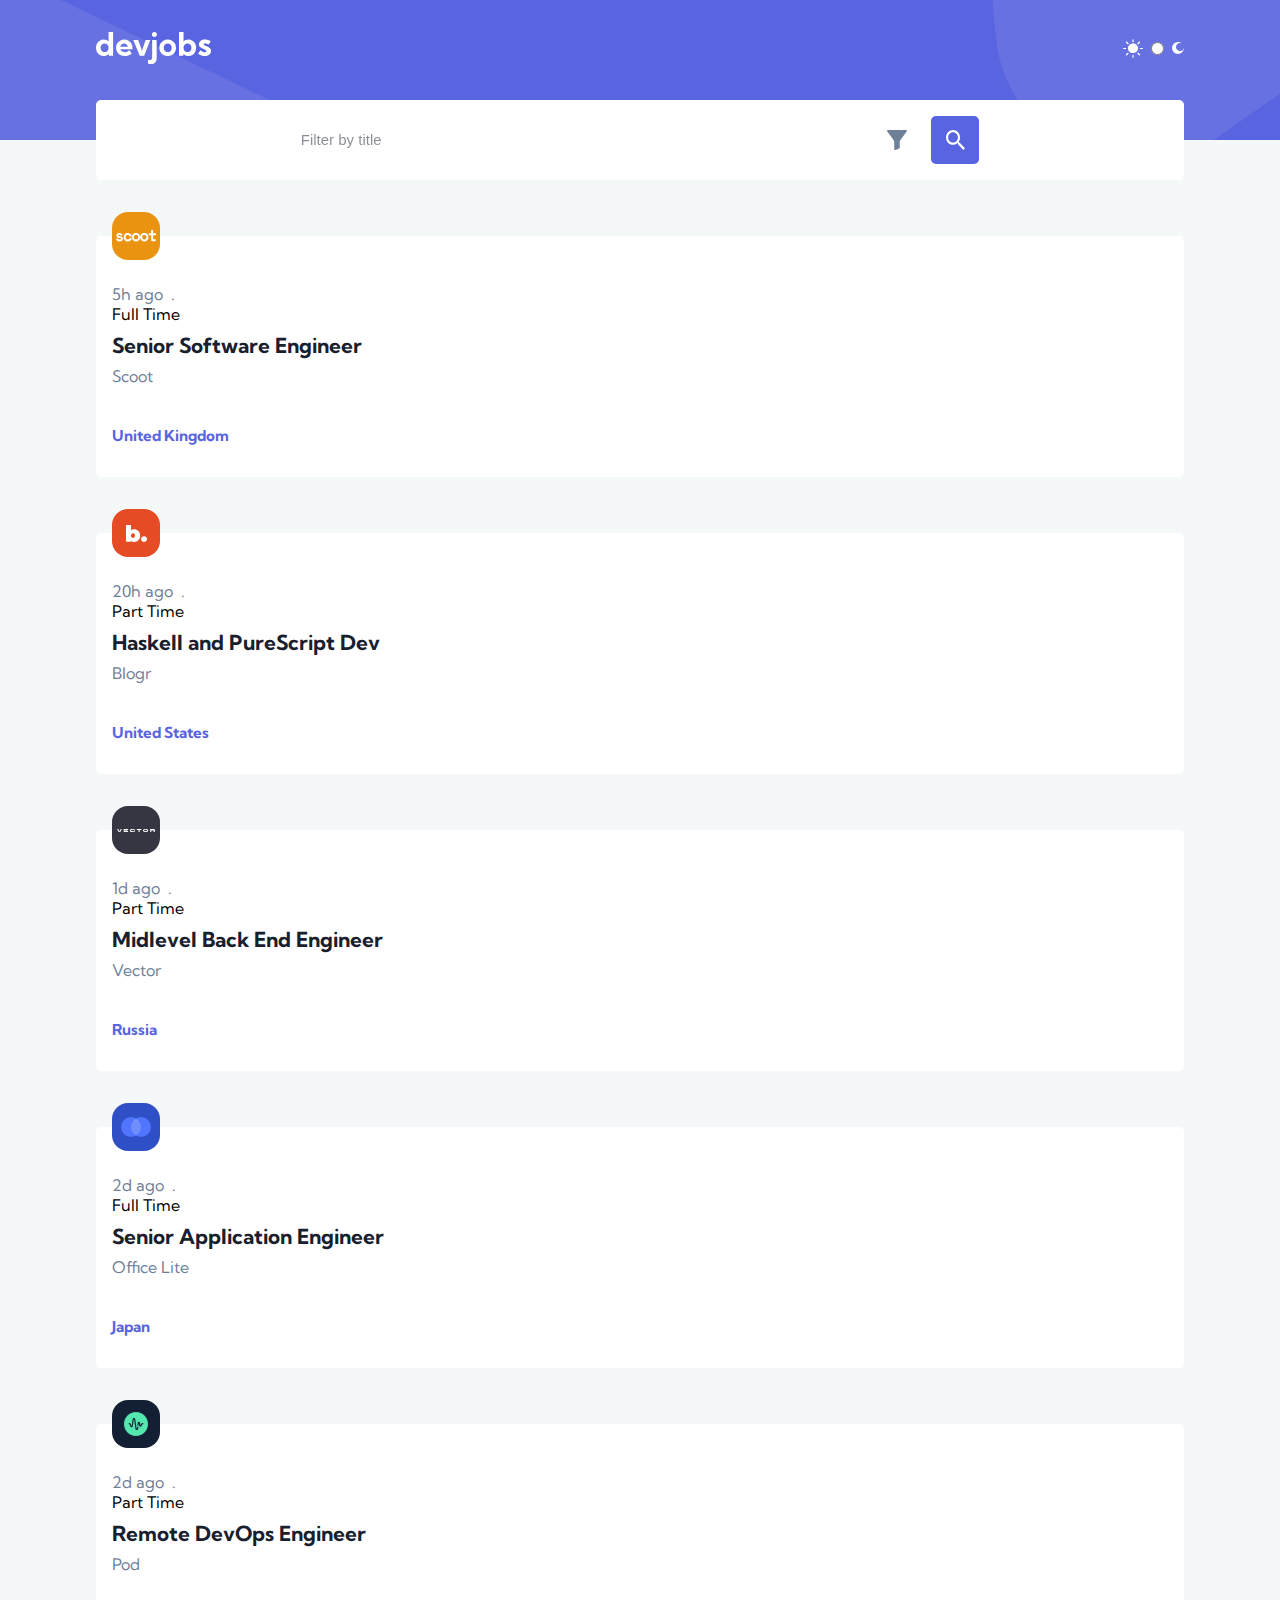
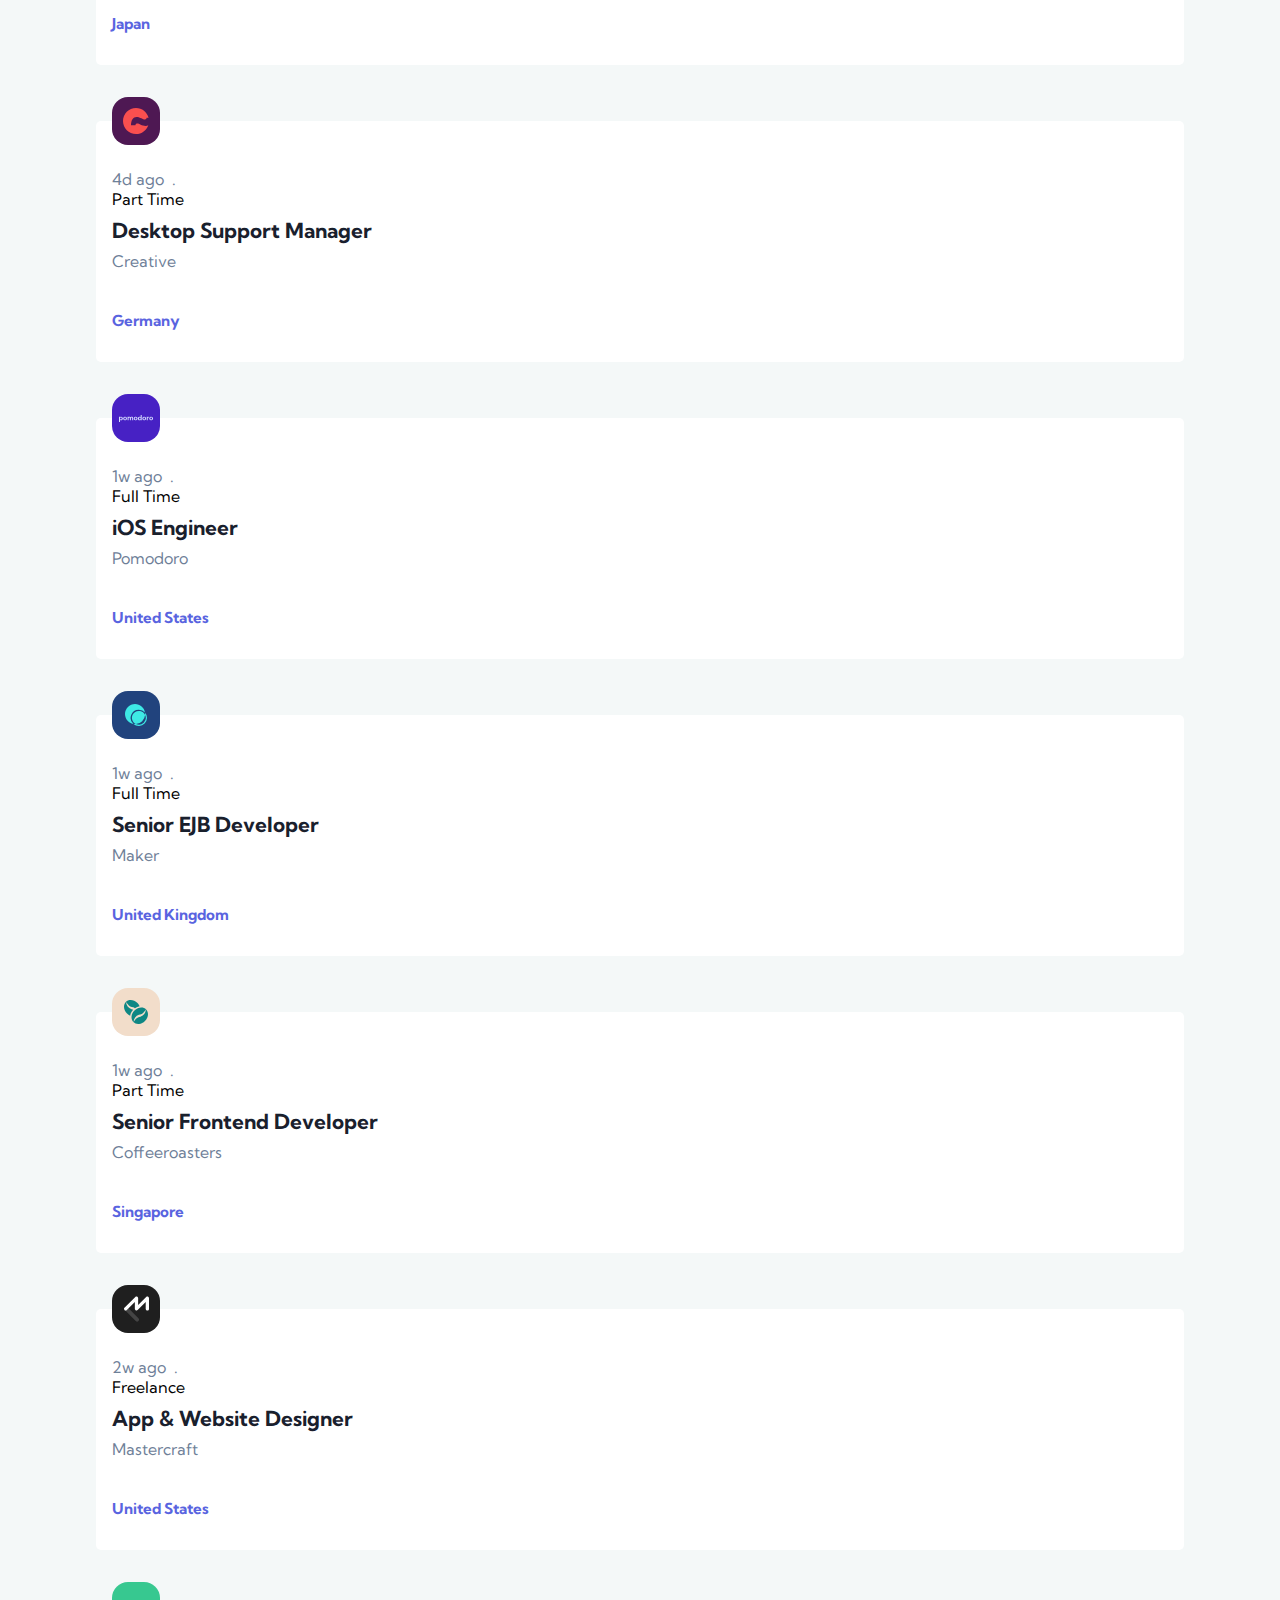
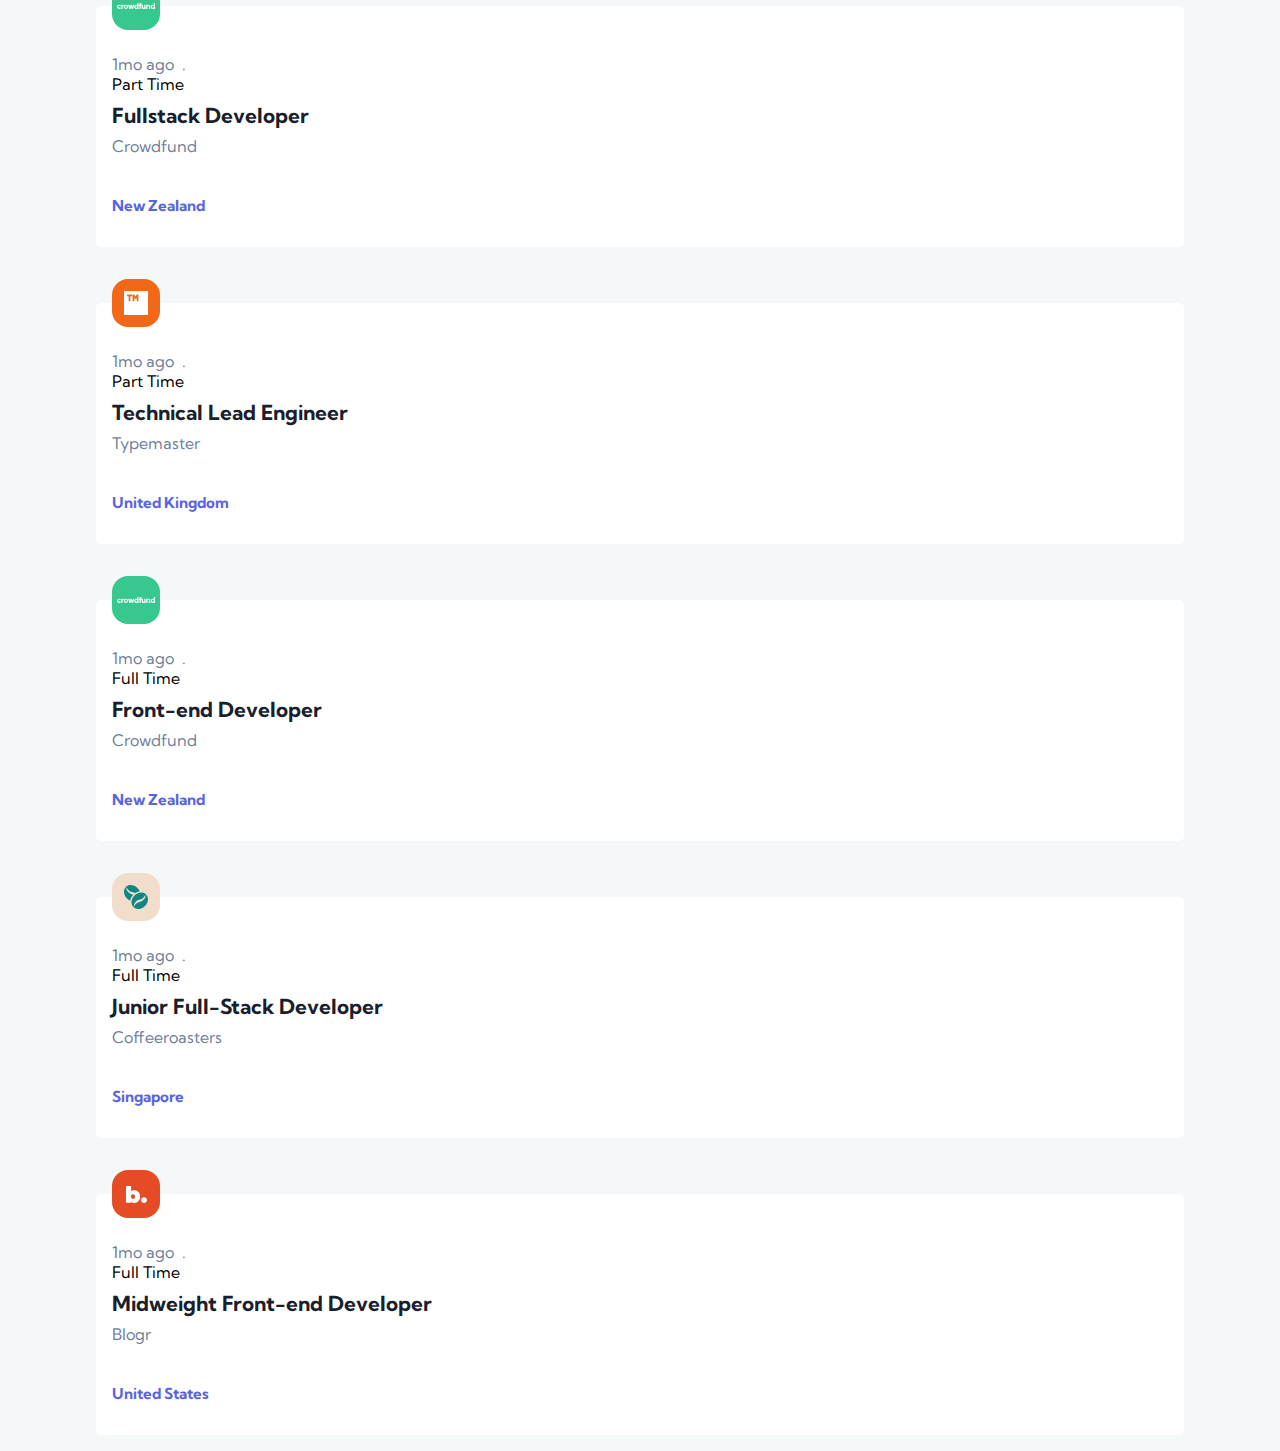
==== index.html @ cb216ad9 "added the clickable function" ====
<!DOCTYPE html>
<html lang="en">
    <head>
        <meta charset="UTF-8">
        <meta name="viewport" content="width=device-width, initial-scale=1.0">
        <!--<link rel="icon" type="image/png" sizes="32x32" href="./images/favicon-32x32.png">-->
        <meta http-equiv="X-UA-Compatible" content="ie=edge" />
        <meta name="description" content="" />
        <meta name="" content=""/>
        <title>Dev Jobs</title>
        <link rel="stylesheet" href="styles.css"/>
    </head>
    <body>  
        <header>
            <div class="top-bg">
                <div class="flex">
                    <img src="./assets/devjobs.svg" alt="devjobs-logo"/>
                    <div class="flex-center">
                        <img src="./assets/desktop/icon-sun.svg" alt="light-mode-icon"/>
                        <input type="radio"/>
                        <img src="./assets/desktop/icon-moon.svg" alt="dark-mode-icon"/> 
                    </div>   
                </div>
            </div>
            <div class="input-wrap flex">
                <input type="text" placeholder="Filter by title" class="search-input"/>
                <div class="flex-center">
                    <img src="./assets/mobile/icon-filter.svg" alt="filter-icon" class="filter"/>
                    <div class="search-wrap flex-center">
                        <img src="./assets/mobile/search-icon.svg" alt="search-icon"/>
                    </div>
                </div>
            </div>
        </header>
        <main>
            <section class="main-page">
                <!--<div class="box">
                <div class="logo-wrap flex-center">
                    <img src="./assets/logos/scoot.svg" alt="company-logo" class="company-logo"/>
                </div>
                <p class="job-info">5h ago
                    <span class="dot">.</span>
                    <span class="red">Full Time</span></p>
                <h1>Senior Software Engineer</h1>
                <p class="job-info">Scoot</p>
                <h2>United Kingdom</h2>
                </div>-->
            </section>
            <div class="overlay"></div>
            <div class="form">
                <div class="flex location-wrap">
                    <img src="./assets/desktop/icon-location.svg" alt="location" id="location"/>
                    <input type="text" placeholder="Filter By Location..." class="input-location"/>
                </div>
    
                <div class="line"></div>
                <div>
                    <input type="checkbox" class="checkbox"/>
                    <label for="full-time">Full Time Only</label>  
                </div>
    
                <button type="submit" class="submit-search">Search</button>
            </div class="form">

            <section>
                <div class="detail-container">
                    <!--<div class="detail">
                        <p></p>
                    </div>-->
                </div>
            </section>
        </main>
        <script src="./js/main.js"></script>
    </body>
</html>
---- styles.css ----
@import url('https://fonts.googleapis.com/css2?family=Kumbh+Sans:wght@300;400;700&display=swap');
* {
    box-sizing: border-box;
    margin: 0;
    padding: 0;
}

:root {
    --mainBlue : #5964E0;
    --greyColor : #f4f8f8;
    --darkGrey :  #6E8098;
    --fontFamily: 'Kumbh Sans', sans-serif;
    --blackFont: #19202D;
}

body {
    height: 100%;
    background-color: var(--greyColor);
    font-family: var(--fontFamily);
}

.top-bg {
    background-image: url("./assets/mobile/bg-pattern-header.svg"); /* The image used */
    background-color: #5964E0; /* Used if the image is unavailable */
    height: 140px; /* You must set a specified height */
    width: 100%;
    background-position: center; /* Center the image */
    background-repeat: no-repeat; /* Do not repeat the image */
    background-size: cover; /* Resize the background image to cover the entire container */
}

.flex {
    display: flex;
}

.top-bg>div {
    padding-top: 2rem;
    justify-content: space-between;
    align-items: center;
    margin: auto;
    width: 85%;
}

.input-wrap {
    justify-content: space-around;
    align-items: center;
    background-color: #fff;
    width: 85%;
    height: 5rem;
    margin: -2.5rem auto 0;  
    border-radius: 5px;
}

input::placeholder {
    font-size: 15px;
    font-weight: 400;
    color: var(--blackFont);
    opacity: 50%;
}

input[type="radio"]{
    margin: 0 0.5rem;
}

.search-input,
.input-location,
button  {
    border: none;
    background-color: inherit;
    outline: none;
}

.search-wrap {
    width: 3rem;
    height: 3rem;
    margin-left: 1.5rem;
    border-radius: 5px;
    background-color: var(--mainBlue);
}

.search-wrap img {
    width: 1.2rem;
    height: 1.2rem;
}

.box,
.form {
    background-color: #fff;
    min-height: 200px;
    margin: 3.5rem auto 1rem;
    border-radius: 5px;
    padding: 0 1rem 2rem;
    width: 85%;
}

.logo-wrap {
    width: 3rem;
    height: 3rem;
    border-radius: 16px;
    position: relative; 
    top: -1.5rem;
}

.flex-center{
   display: flex;
   justify-content: center;
   align-items: center; 
}

.job-info {
    color: var(--darkGrey);
    font-weight: 400;
}

.job-info .dot {
    margin: 0 0.5rem;
}

h1 {
    color: var(--blackFont);
    font-weight: 700;
    font-size: 1.3rem;
    margin: 0.5rem 0;
}

h2 {
    font-size: 0.95rem;
    font-weight: 700;
    color: #5964E0;
    margin-top: 2.5rem;
}

.form {
    padding: 2rem 1.5rem;
    position: absolute;
    top: 50%;
    left: 0;
    right: 0;
    transform: translate(0, -50%);
    z-index: 99;
    display: none;
}

#location {
    margin-right: 1rem;
}

.line {
    height: 1px;
    background-color: var(--darkGrey);
    opacity: 20%;
    margin: 1.3rem 0;
}

label {
    font-weight: 700;
    color: var(--blackFont);
    margin-left: 1rem;
}

button {
    width: -webkit-fill-available;
    height: 3rem;
    background-color: var(--mainBlue);
    color: #fff;
    font-weight: 700;
    border-radius: 5px;
    margin-top: 1.3rem;
    font-size: 15px;
}

.overlay  {
    display: none;
    background: rgba(0, 0, 0, 0.6);
    position: fixed;
    top: 0;
    z-index: 1;
    min-height: 100vh;
    width: 100vw
  }

  .detail-container {
      display: none;
      position: fixed;
      top: 0;
      left: 0;
      right: 0;
      bottom: 0;
      background-color: hotpink;
  }

  .blue {
      color: #fff;
  }
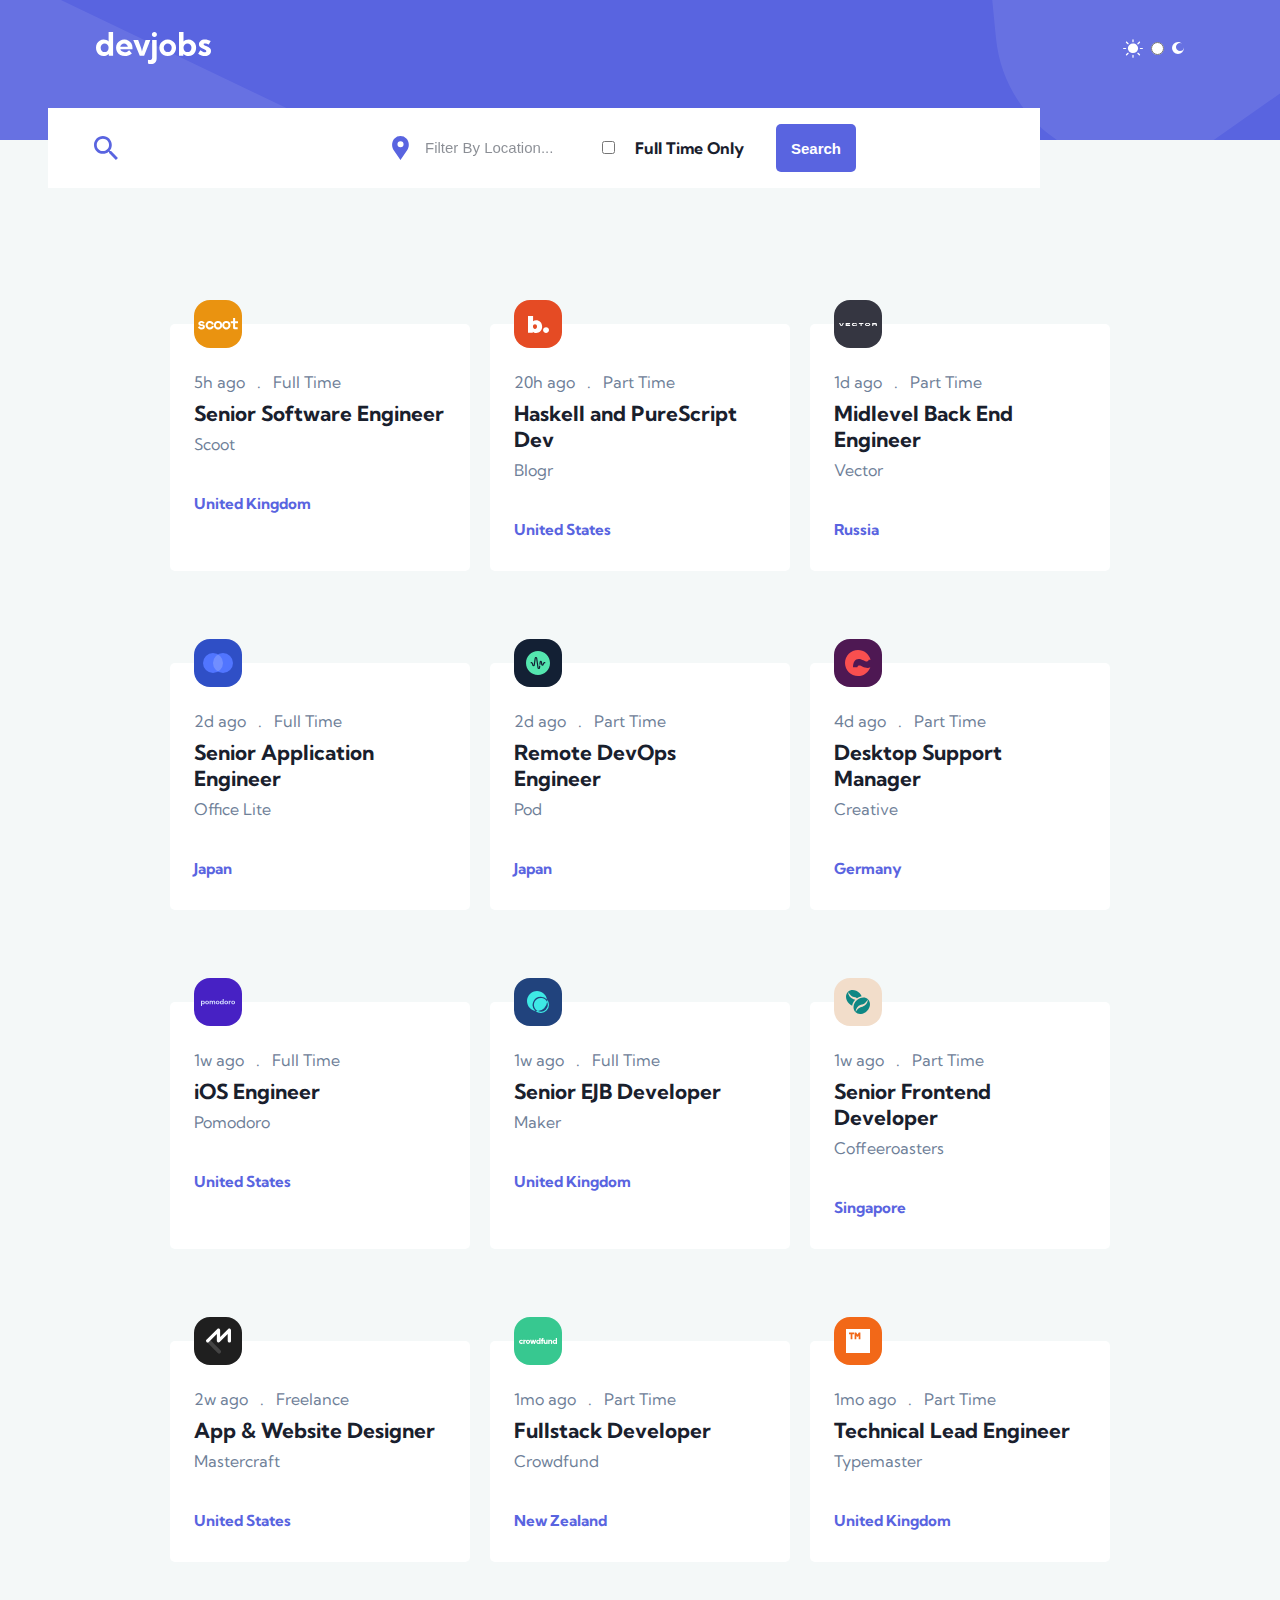
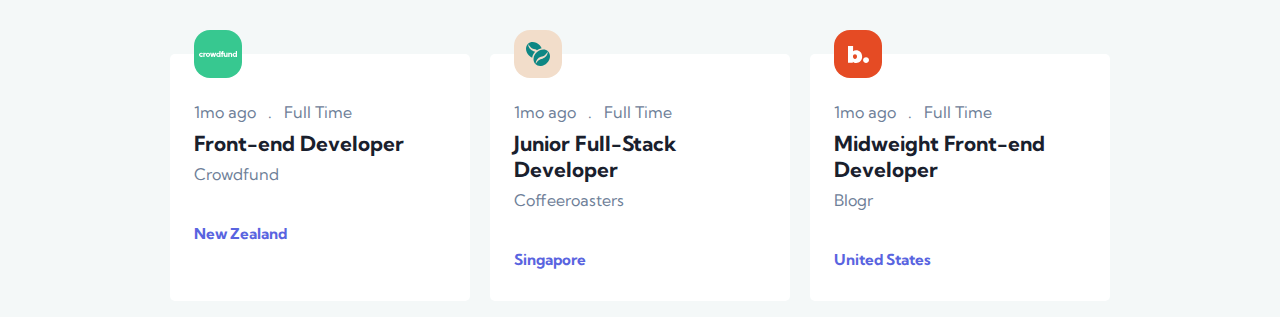
==== commit 32094c2d: "added tablet and desktop screens" ====
--- a/index.html
+++ b/index.html
@@ -23,8 +23,10 @@
                 </div>
             </div>
             <div class="input-wrap flex">
+                <img src="./assets/tablet/search-icon.svg" class="hide-mobile" alt="search-icon"/>
                 <input type="text" placeholder="Filter by title" class="search-input"/>
-                <div class="flex-center">
+
+                <div class="flex-center filter-wrap">
                     <img src="./assets/mobile/icon-filter.svg" alt="filter-icon" class="filter"/>
                     <div class="search-wrap flex-center">
                         <img src="./assets/mobile/search-icon.svg" alt="search-icon"/>
@@ -33,19 +35,6 @@
             </div>
         </header>
         <main>
-            <section class="main-page">
-                <!--<div class="box">
-                <div class="logo-wrap flex-center">
-                    <img src="./assets/logos/scoot.svg" alt="company-logo" class="company-logo"/>
-                </div>
-                <p class="job-info">5h ago
-                    <span class="dot">.</span>
-                    <span class="red">Full Time</span></p>
-                <h1>Senior Software Engineer</h1>
-                <p class="job-info">Scoot</p>
-                <h2>United Kingdom</h2>
-                </div>-->
-            </section>
             <div class="overlay"></div>
             <div class="form">
                 <div class="flex location-wrap">
@@ -61,7 +50,22 @@
     
                 <button type="submit" class="submit-search">Search</button>
             </div class="form">
-
+            <section class="">
+                <div class="grid-container main-page">
+                      <!--<div class="box">
+                <div class="logo-wrap flex-center">
+                    <img src="./assets/logos/scoot.svg" alt="company-logo" class="company-logo"/>
+                </div>
+                <p class="job-info">5h ago
+                    <span class="dot">.</span>
+                    <span class="red">Full Time</span></p>
+                <h1>Senior Software Engineer</h1>
+                <p class="job-info">Scoot</p>
+                <h2>United Kingdom</h2>
+                </div>-->
+                </div>
+              
+            </section>
             <section>
                 <div class="detail-container">
                     <!--<div class="detail">
--- a/styles.css
+++ b/styles.css
@@ -83,10 +83,14 @@
     height: 1.2rem;
 }
 
+.box {
+    min-height: 200px;
+}
+
 .box,
 .form {
     background-color: #fff;
-    min-height: 200px;
+   
     margin: 3.5rem auto 1rem;
     border-radius: 5px;
     padding: 0 1rem 2rem;
@@ -139,6 +143,7 @@
     transform: translate(0, -50%);
     z-index: 99;
     display: none;
+    height: 200px;
 }
 
 #location {
@@ -191,4 +196,75 @@
 
   .blue {
       color: #fff;
+  }
+
+  .hide-mobile {
+    display: none;
+}
+
+  @media only screen and (min-width: 700px) {
+    .hide-mobile {
+        display: block;
+    }
+
+    .filter-wrap {
+        display: none;
+    }
+
+    .input-wrap {
+        margin: -2rem 0 0 3rem;
+        width: 30%;
+        border-radius: unset;
+    }
+
+    .form {
+        display: flex !important;
+        align-items: center;
+        justify-content: center;
+        height: auto;
+        width: 65%;
+        transform: unset;
+        top: -80px;
+        left: unset;
+        padding: 1rem;
+        margin: unset;
+        margin-left: 13rem;
+        border-radius: unset;
+        position: relative;
+    } 
+
+    button{
+        width: 5rem;
+        margin: 0 0 0 2rem;
+    }
+
+    .grid-container {
+        display: grid;
+        grid-template-columns: auto auto;
+        justify-content: center;
+        gap: 20px
+    }
+
+    .box {
+        padding: 0 1.5rem 2rem;
+        width: 340px;
+
+    }
+  }
+
+  
+  @media only screen and (min-width: 1000px) {
+    .grid-container {
+        grid-template-columns: auto auto auto;
+    }
+
+    .box {
+        width: 300px;
+    }
+  }
+
+  @media only screen and (min-width: 1300px) {
+    .box {
+        width: 340px;
+    }
   }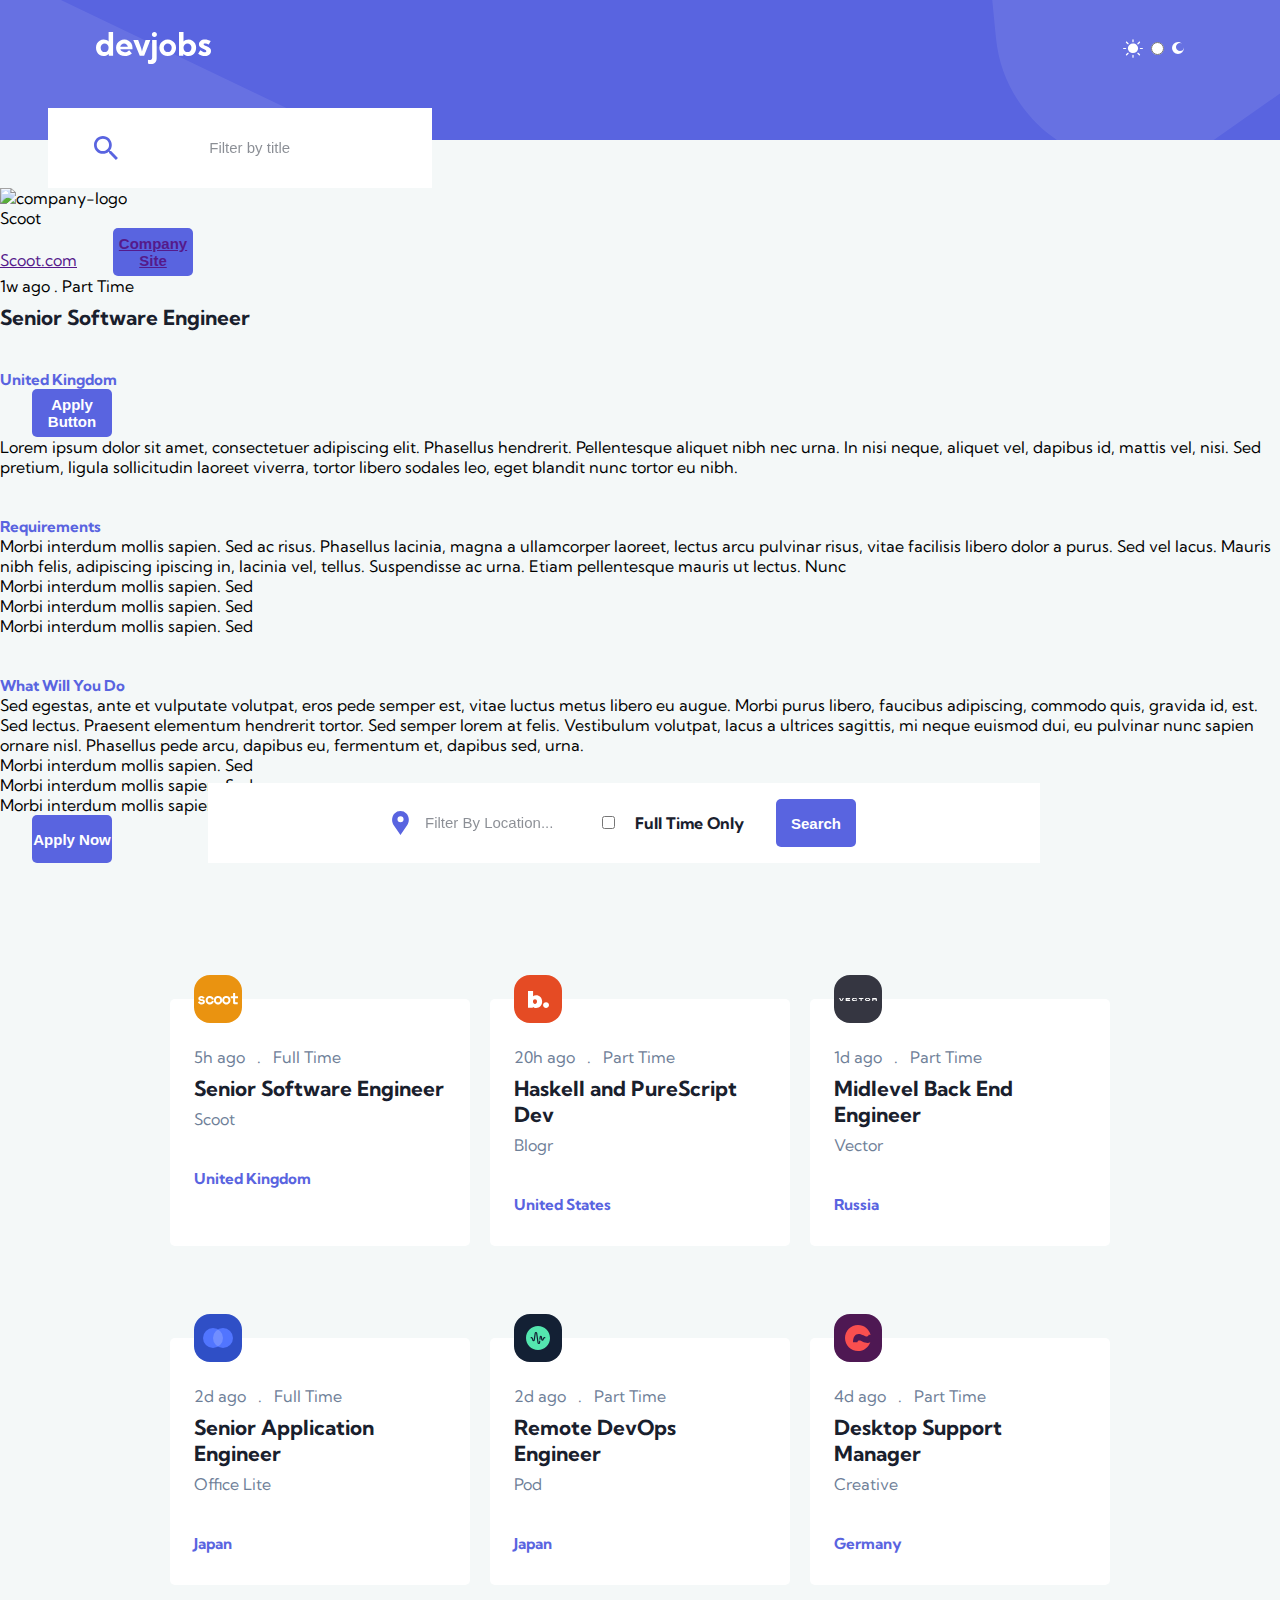
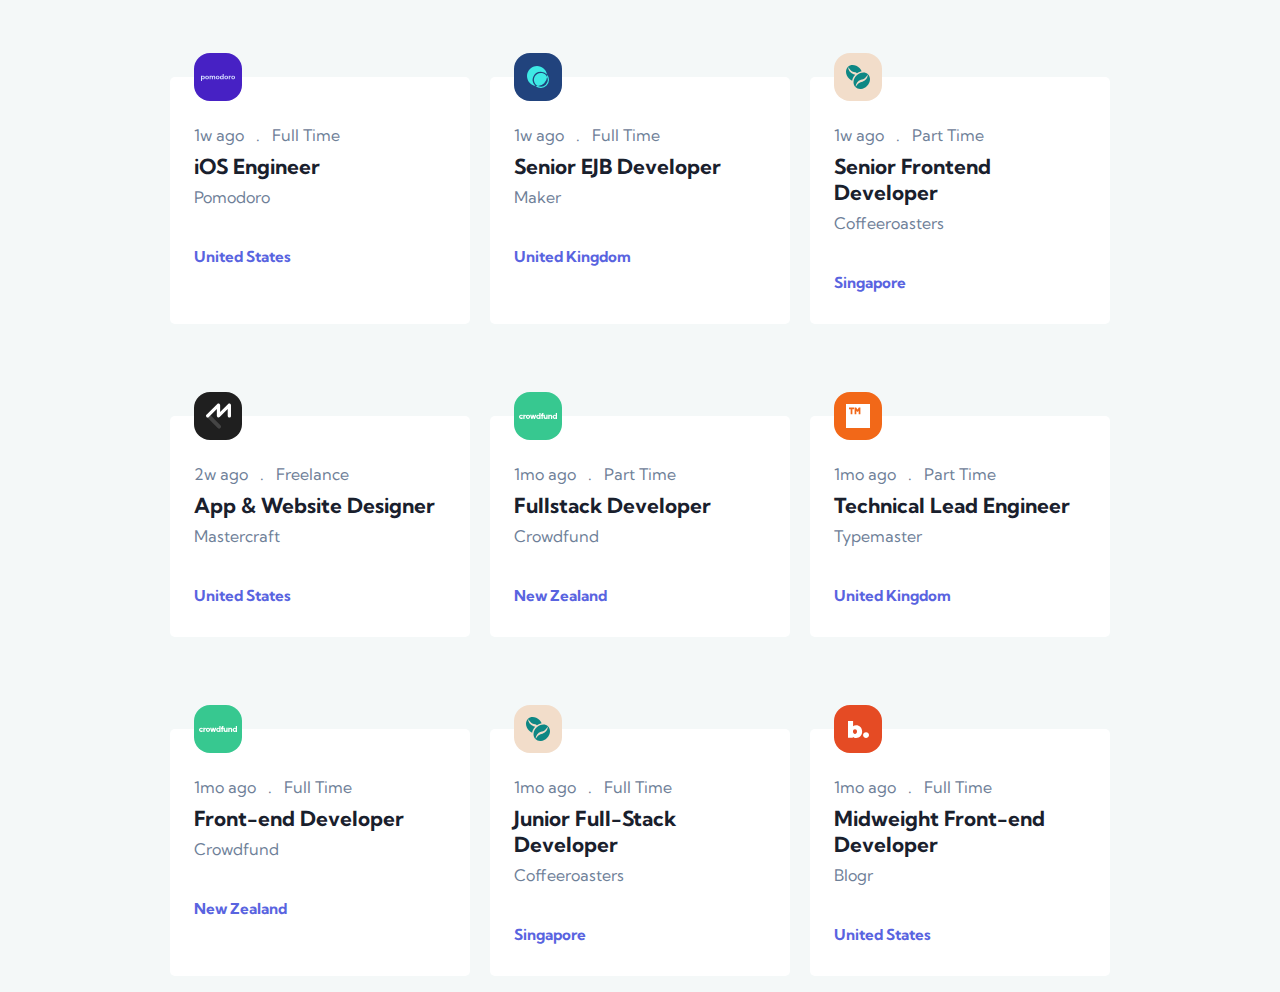
==== commit 8ba7729b: "added inner-page mobile-structure" ====
--- a/index.html
+++ b/index.html
@@ -35,6 +35,58 @@
             </div>
         </header>
         <main>
+            <div class="detail">
+                <div class="details-box">
+                    <img src="" alt="company-logo"/>
+                    <p>Scoot</p>
+                    <a href="">Scoot.com</a>
+                    <button>
+                        <a href="">Company Site</a>
+                    </button>
+                </div>
+
+                <div>
+                    <p>1w ago 
+                        <span class="dot">.</span>
+                        <span>Part Time</span>
+                    </p>
+                    <h1>Senior Software Engineer</h1>
+                    <h2>United Kingdom</h2>
+                    <button>Apply Button</button>
+                    <p>Lorem ipsum dolor sit amet, consectetuer adipiscing elit. Phasellus hendrerit. Pellentesque 
+                    aliquet nibh nec urna. In nisi neque, aliquet vel, dapibus id, mattis vel, nisi. Sed pretium, ligula
+                    sollicitudin laoreet viverra, tortor libero sodales leo, eget blandit nunc tortor eu nibh.</p>
+
+                    <h2>Requirements</h2>
+                    <p>Morbi interdum mollis sapien. Sed ac risus. Phasellus lacinia, magna a ullamcorper laoreet, lectus
+                    arcu pulvinar risus, vitae facilisis libero dolor a purus. Sed vel lacus. Mauris nibh felis, adipiscing
+                    ipiscing in, lacinia vel, tellus. Suspendisse ac urna. Etiam pellentesque mauris ut lectus. Nunc</p>
+                    
+                    <ul>
+                        <li>Morbi interdum mollis sapien. Sed</li>
+                        <li>Morbi interdum mollis sapien. Sed</li>
+                        <li>Morbi interdum mollis sapien. Sed</li>
+                    </ul>
+
+                    <h2>What Will You Do</h2>
+                    <p>Sed egestas, ante et vulputate volutpat, eros pede semper est, vitae luctus metus libero eu augue.
+                    Morbi purus libero, faucibus adipiscing, commodo quis, gravida id, est. Sed lectus. Praesent 
+                    elementum hendrerit tortor. Sed semper lorem at felis. Vestibulum volutpat, lacus a ultrices sagittis,
+                    mi neque euismod dui, eu pulvinar nunc sapien ornare nisl. Phasellus pede arcu, dapibus eu, fermentum et,
+                    dapibus sed, urna.</p>
+
+                    <ol>
+                        <li>Morbi interdum mollis sapien. Sed</li>
+                        <li>Morbi interdum mollis sapien. Sed</li>
+                        <li>Morbi interdum mollis sapien. Sed</li>
+                    </ol>
+                
+                    <div>
+                        <button>Apply Now</button>
+                    </div>
+                </div>
+            </div>
+
             <div class="overlay"></div>
             <div class="form">
                 <div class="flex location-wrap">
@@ -68,9 +120,7 @@
             </section>
             <section>
                 <div class="detail-container">
-                    <!--<div class="detail">
-                        <p></p>
-                    </div>-->
+                   
                 </div>
             </section>
         </main>
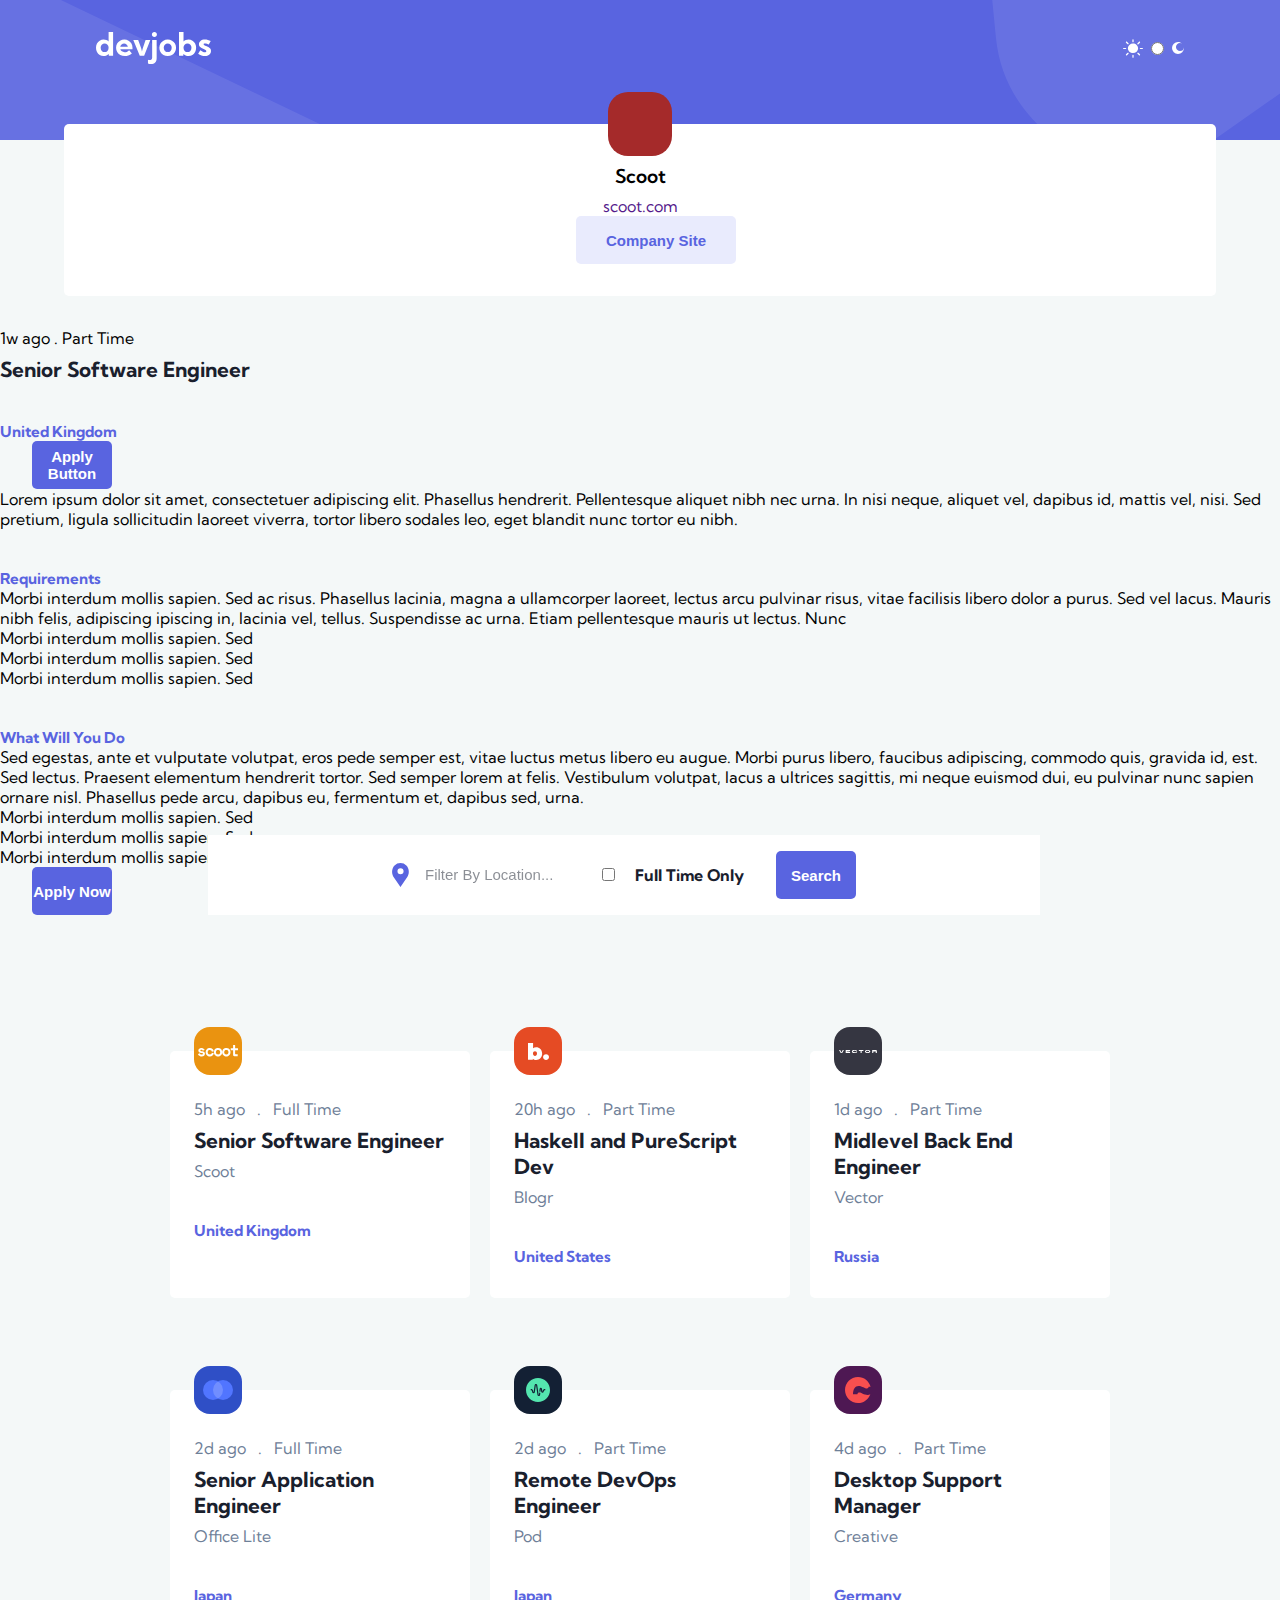
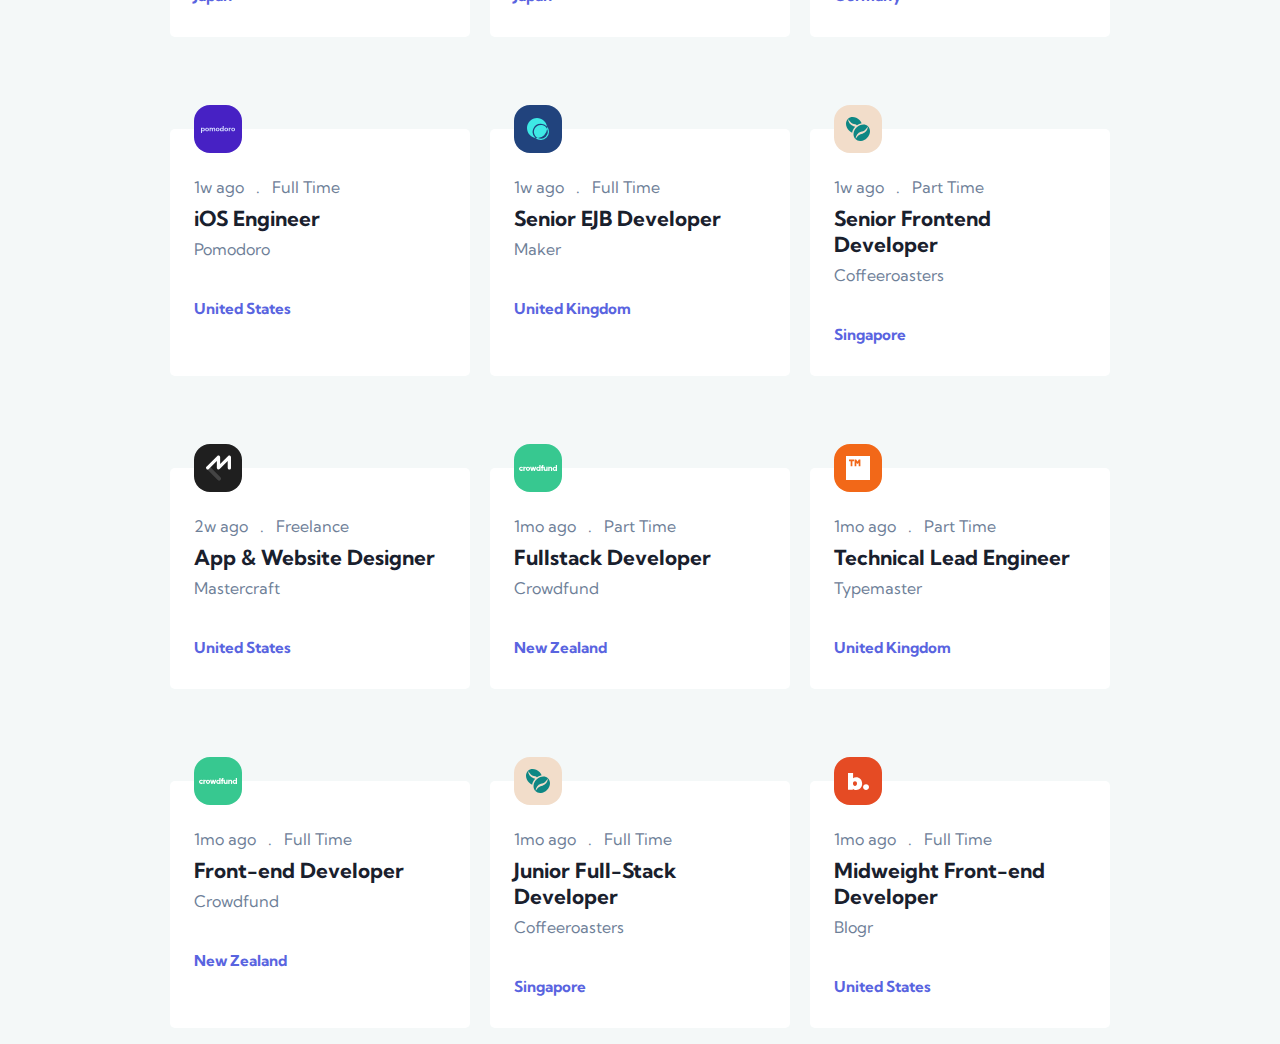
==== commit 665de9fa: "styled detail box" ====
--- a/index.html
+++ b/index.html
@@ -11,7 +11,7 @@
         <link rel="stylesheet" href="styles.css"/>
     </head>
     <body>  
-        <header>
+       <header>
             <div class="top-bg">
                 <div class="flex">
                     <img src="./assets/devjobs.svg" alt="devjobs-logo"/>
@@ -22,7 +22,7 @@
                     </div>   
                 </div>
             </div>
-            <div class="input-wrap flex">
+           <!--- <div class="input-wrap flex">
                 <img src="./assets/tablet/search-icon.svg" class="hide-mobile" alt="search-icon"/>
                 <input type="text" placeholder="Filter by title" class="search-input"/>
 
@@ -32,17 +32,21 @@
                         <img src="./assets/mobile/search-icon.svg" alt="search-icon"/>
                     </div>
                 </div>
-            </div>
+            </div>-->
         </header>
         <main>
             <div class="detail">
                 <div class="details-box">
-                    <img src="" alt="company-logo"/>
-                    <p>Scoot</p>
-                    <a href="">Scoot.com</a>
-                    <button>
-                        <a href="">Company Site</a>
-                    </button>
+                    <div>
+                        <div class="company-logo-inner">
+                            <!--<img src="" alt="company-logo"/>-->
+                        </div>
+                        <p class="company-name">Scoot</p>
+                        <p><a href="">scoot.com</a></p>
+                        <button class="company-site">
+                            <a href="">Company Site</a>
+                        </button>
+                    </div>
                 </div>
 
                 <div>
--- a/styles.css
+++ b/styles.css
@@ -11,12 +11,17 @@
     --darkGrey :  #6E8098;
     --fontFamily: 'Kumbh Sans', sans-serif;
     --blackFont: #19202D;
+    --lightBlue: #e9ebfd;
 }
 
 body {
     height: 100%;
     background-color: var(--greyColor);
     font-family: var(--fontFamily);
+}
+
+a {
+    text-decoration: none;
 }
 
 .top-bg {
@@ -201,6 +206,44 @@
   .hide-mobile {
     display: none;
 }
+
+/** STYLES FOR THE INNER PAGE*/
+    .details-box {
+        width: 90%;
+        background-color: #fff;
+        margin: -1rem auto 2rem;
+        border-radius: 5px;
+        display: flex;
+        justify-content: center;
+        padding-bottom: 2rem;
+    }
+
+    .company-logo-inner {
+        width: 4rem;
+        height: 4rem;
+        border-radius: 20px;
+        background-color: brown;
+        margin: -2rem auto 0;
+    }
+
+    .company-site {
+        width: 10rem;
+        background-color: var(--lightBlue);
+    }
+
+    .company-site a {
+        color: var(--mainBlue);
+    }
+
+    .details-box p {
+        text-align: center;
+    }
+
+    .company-name {
+        font-weight: 600;
+        font-size: 1.2rem;
+        margin: 0.5rem 0;
+    }
 
   @media only screen and (min-width: 700px) {
     .hide-mobile {
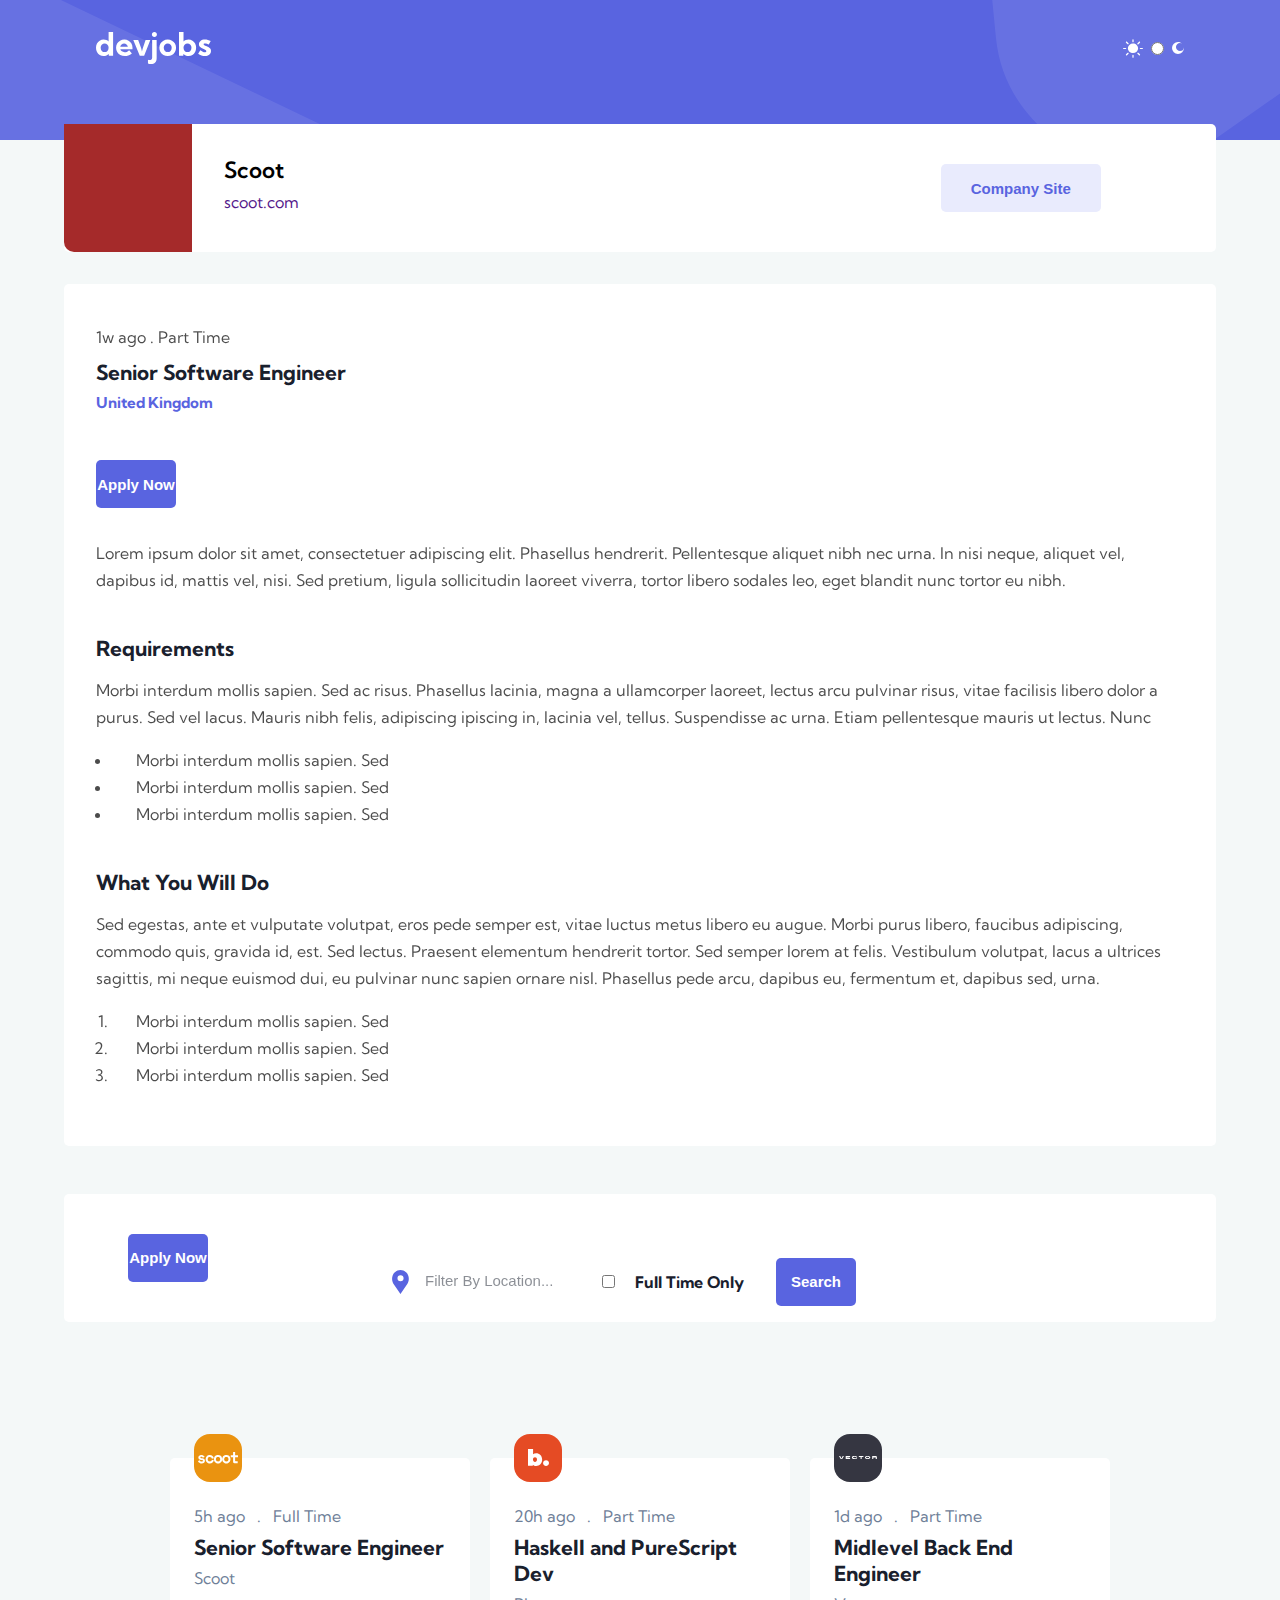
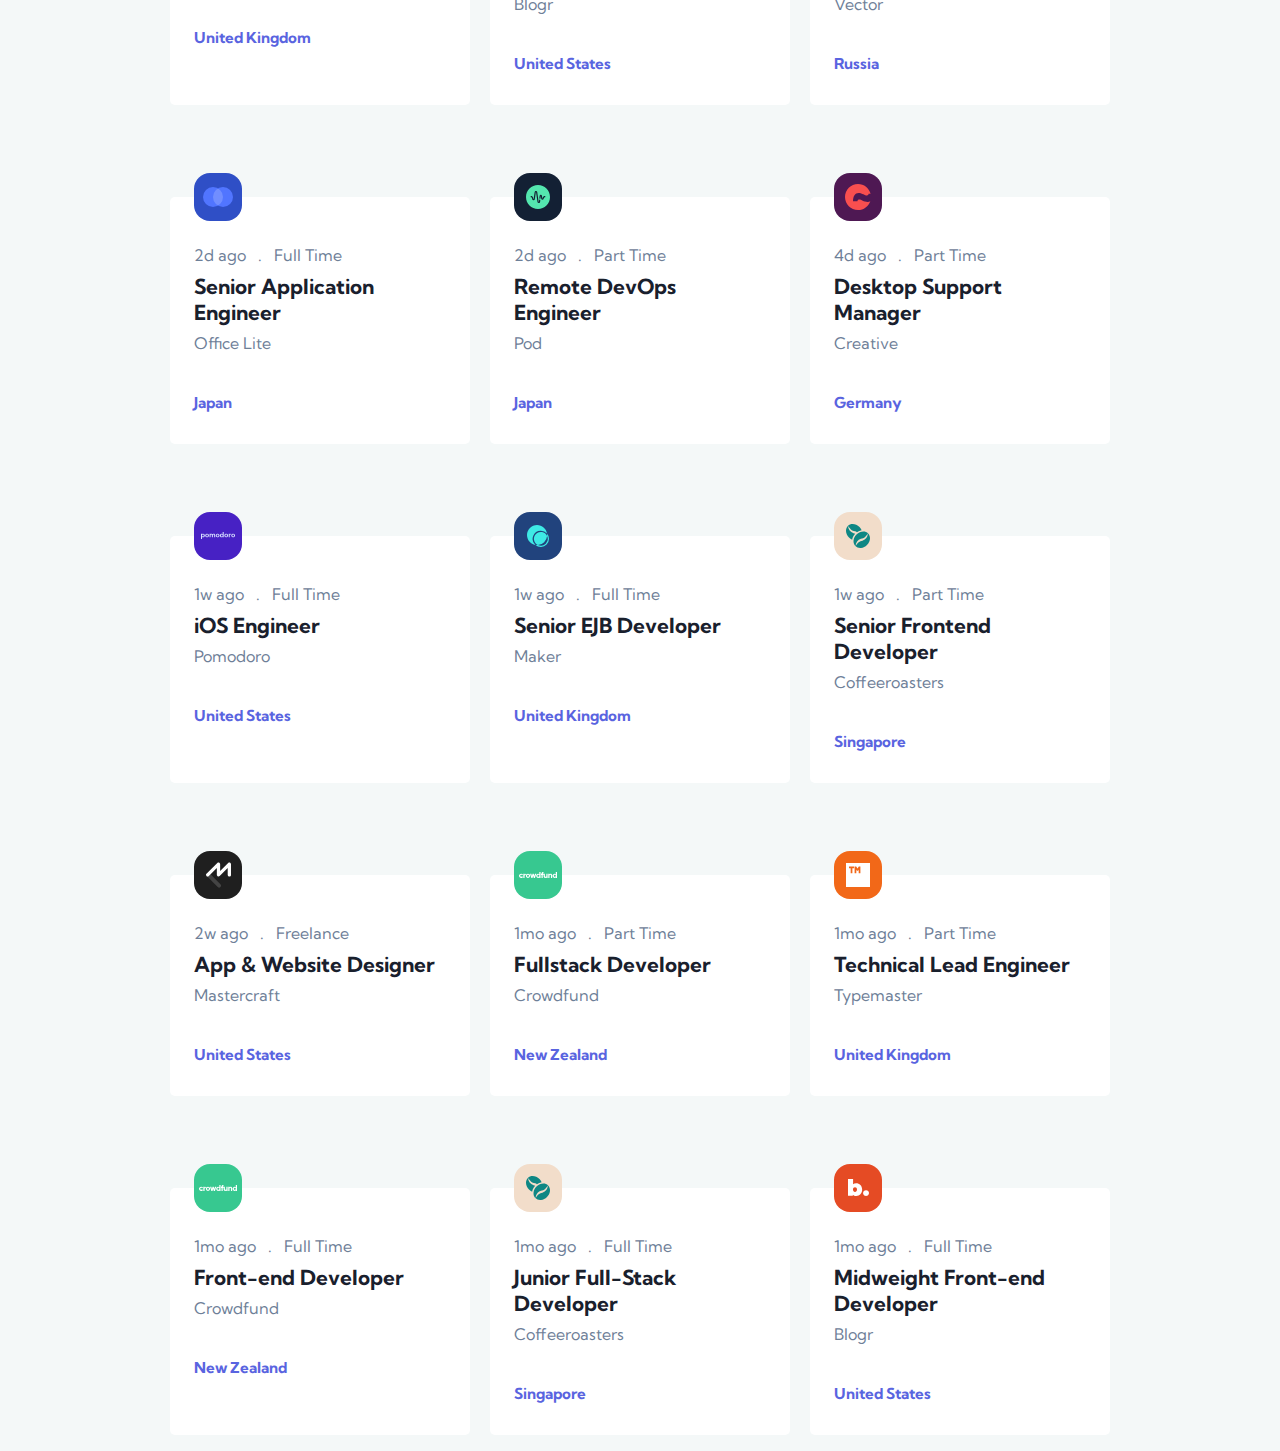
==== commit 886d1eeb: "added inner-page header for tablet" ====
--- a/index.html
+++ b/index.html
@@ -38,31 +38,37 @@
             <div class="detail">
                 <div class="details-box">
                     <div>
-                        <div class="company-logo-inner">
-                            <!--<img src="" alt="company-logo"/>-->
+                        <div class="company-wrap">
+                            <div class="company-logo-inner">
+                                <!--<img src="" alt="company-logo"/>-->
+                            </div>
+                            <div>
+                                <p class="company-name">Scoot</p>
+                                <p><a href="">scoot.com</a></p>
+                            </div>
                         </div>
-                        <p class="company-name">Scoot</p>
-                        <p><a href="">scoot.com</a></p>
                         <button class="company-site">
                             <a href="">Company Site</a>
                         </button>
                     </div>
                 </div>
 
-                <div>
-                    <p>1w ago 
+                <div class="description-container">
+                    
+                    <p class="notes">1w ago 
                         <span class="dot">.</span>
                         <span>Part Time</span>
                     </p>
                     <h1>Senior Software Engineer</h1>
-                    <h2>United Kingdom</h2>
-                    <button>Apply Button</button>
-                    <p>Lorem ipsum dolor sit amet, consectetuer adipiscing elit. Phasellus hendrerit. Pellentesque 
+                    <h2 class="job-location">United Kingdom</h2>
+                    <button class="apply-now">
+                        <a href="">Apply Now</a></button>
+                    <p class="notes">Lorem ipsum dolor sit amet, consectetuer adipiscing elit. Phasellus hendrerit. Pellentesque 
                     aliquet nibh nec urna. In nisi neque, aliquet vel, dapibus id, mattis vel, nisi. Sed pretium, ligula
                     sollicitudin laoreet viverra, tortor libero sodales leo, eget blandit nunc tortor eu nibh.</p>
 
-                    <h2>Requirements</h2>
-                    <p>Morbi interdum mollis sapien. Sed ac risus. Phasellus lacinia, magna a ullamcorper laoreet, lectus
+                    <h2 class="black-h2">Requirements</h2>
+                    <p class="notes">Morbi interdum mollis sapien. Sed ac risus. Phasellus lacinia, magna a ullamcorper laoreet, lectus
                     arcu pulvinar risus, vitae facilisis libero dolor a purus. Sed vel lacus. Mauris nibh felis, adipiscing
                     ipiscing in, lacinia vel, tellus. Suspendisse ac urna. Etiam pellentesque mauris ut lectus. Nunc</p>
                     
@@ -72,8 +78,8 @@
                         <li>Morbi interdum mollis sapien. Sed</li>
                     </ul>
 
-                    <h2>What Will You Do</h2>
-                    <p>Sed egestas, ante et vulputate volutpat, eros pede semper est, vitae luctus metus libero eu augue.
+                    <h2 class="black-h2">What You Will Do</h2>
+                    <p class="notes">Sed egestas, ante et vulputate volutpat, eros pede semper est, vitae luctus metus libero eu augue.
                     Morbi purus libero, faucibus adipiscing, commodo quis, gravida id, est. Sed lectus. Praesent 
                     elementum hendrerit tortor. Sed semper lorem at felis. Vestibulum volutpat, lacus a ultrices sagittis,
                     mi neque euismod dui, eu pulvinar nunc sapien ornare nisl. Phasellus pede arcu, dapibus eu, fermentum et,
@@ -84,10 +90,11 @@
                         <li>Morbi interdum mollis sapien. Sed</li>
                         <li>Morbi interdum mollis sapien. Sed</li>
                     </ol>
-                
-                    <div>
-                        <button>Apply Now</button>
-                    </div>
+                </div>
+                <div class="footer">
+                    <button>
+                        <a href>Apply Now</a>
+                    </button>
                 </div>
             </div>
 
--- a/styles.css
+++ b/styles.css
@@ -244,6 +244,59 @@
         font-size: 1.2rem;
         margin: 0.5rem 0;
     }
+
+    .description-container,
+    .footer {
+        background-color: #fff;
+        width: 90%;
+        margin: auto;
+        border-radius: 5px;
+        padding: 2.5rem 2rem ;
+    }
+
+    .notes, 
+    li {
+        opacity: 70%;
+        line-height: 1.7;
+    }
+
+    .job-location {
+        margin-top: unset;
+    }
+
+    .apply-now {
+        margin: 3rem 0 2rem;
+    }
+
+    .apply-now  a,
+    .footer button a {
+        color: #fff;
+    }
+
+    .black-h2 {
+        color: var(--blackFont);
+        font-size: 1.3rem;
+        margin-bottom: 1rem;
+    }
+
+    ul, 
+    ol{
+        padding-left: 1rem;
+        margin: 1rem 0;
+    }
+
+    li {
+        padding-left: 1.5rem;
+    }
+
+    .footer {
+        margin-top: 3rem;
+    }
+
+    .footer button {
+        margin-top: unset;
+    }
+
 
   @media only screen and (min-width: 700px) {
     .hide-mobile {
@@ -293,6 +346,49 @@
         width: 340px;
 
     }
+
+    /* STYLES FOR INNER PAGE**/
+    .details-box{
+        justify-content: space-between;
+        padding-bottom: unset;
+        height: 8rem;
+    }
+    .details-box>div {
+        display: flex;
+        width: inherit;
+        justify-content: space-between;
+    }
+
+    .company-logo-inner {
+        margin: unset;
+        margin-right: 2rem;
+        border-radius: unset;
+        border-bottom-left-radius: 10px;
+        height: inherit;
+        width: 8rem;
+    }
+
+    .company-wrap {
+        display: flex;
+    }
+
+    .company-name {
+        font-size: 1.4rem;
+        margin-top: 2rem;
+    }
+
+    .details-box p {
+        text-align: unset;
+    }
+
+    .company-site{
+        margin-top: 2.5rem;
+    }
+
+
+
+
+
   }
 
   
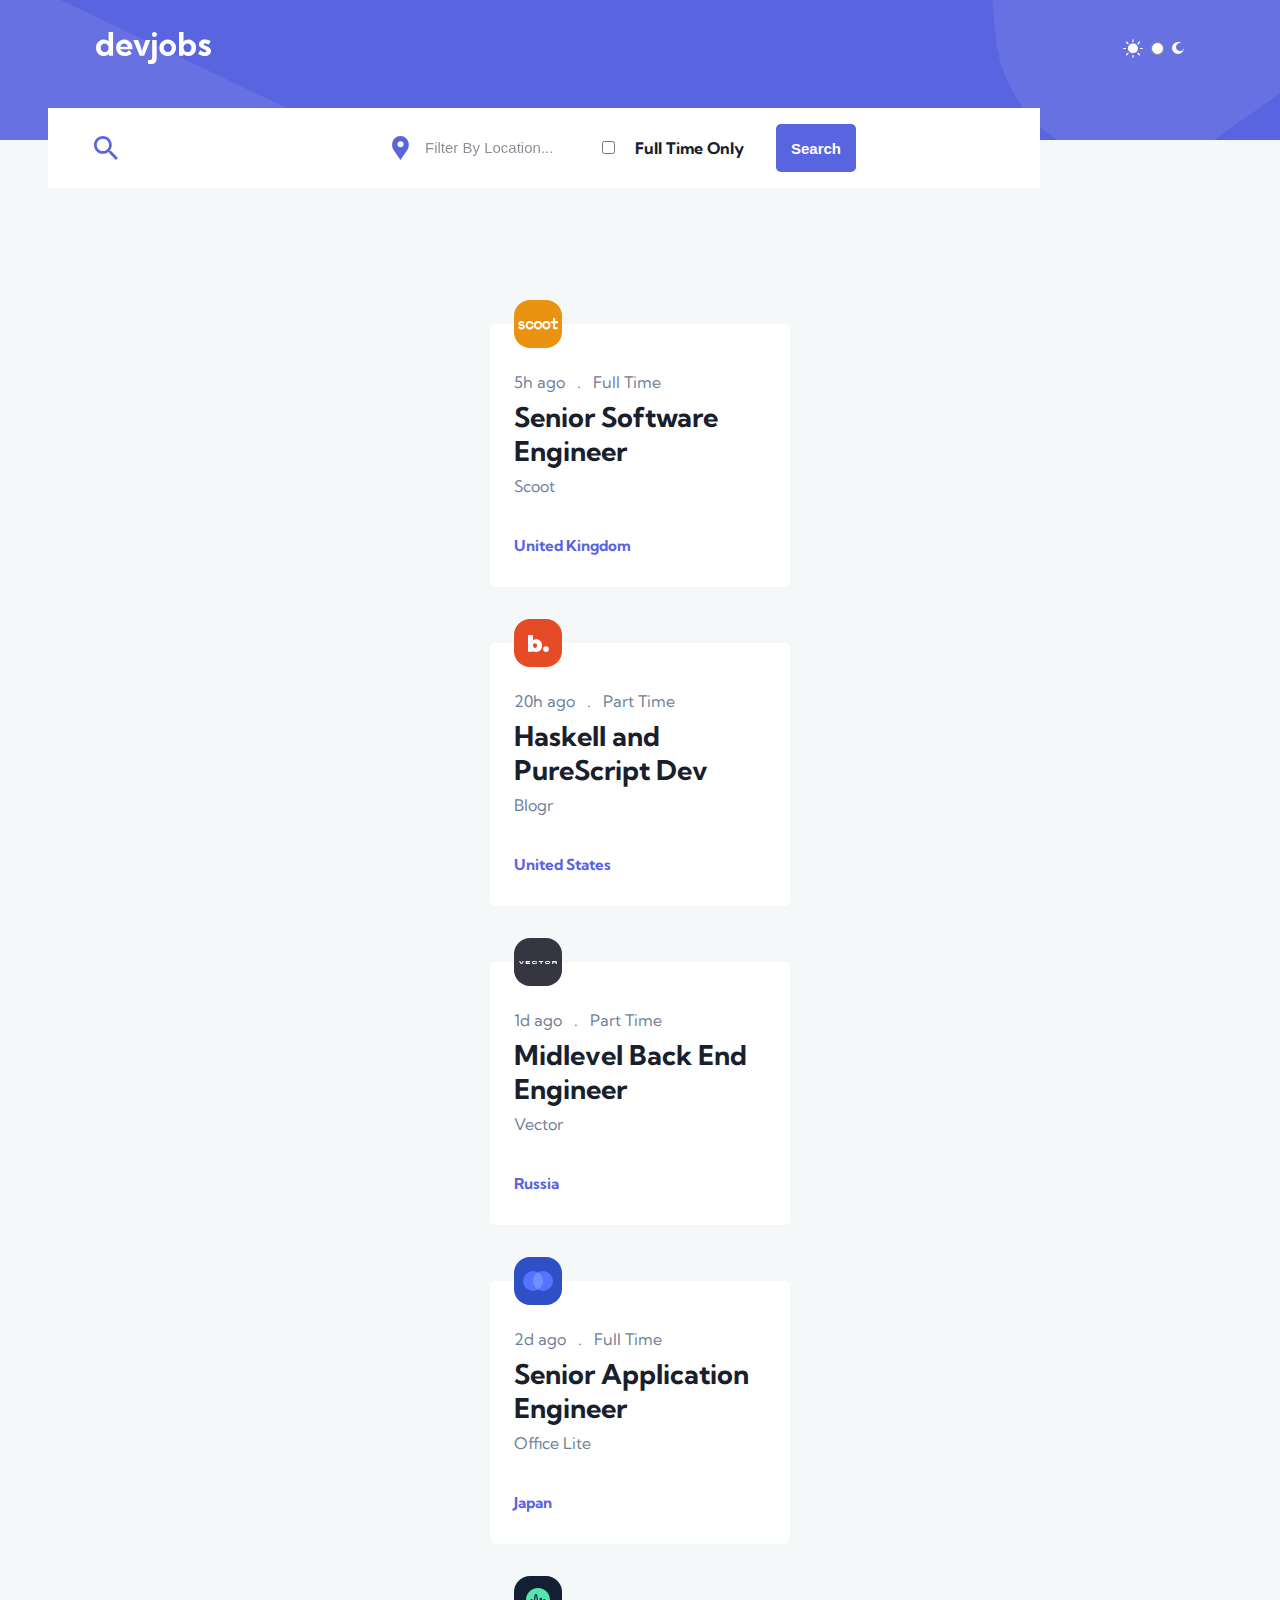
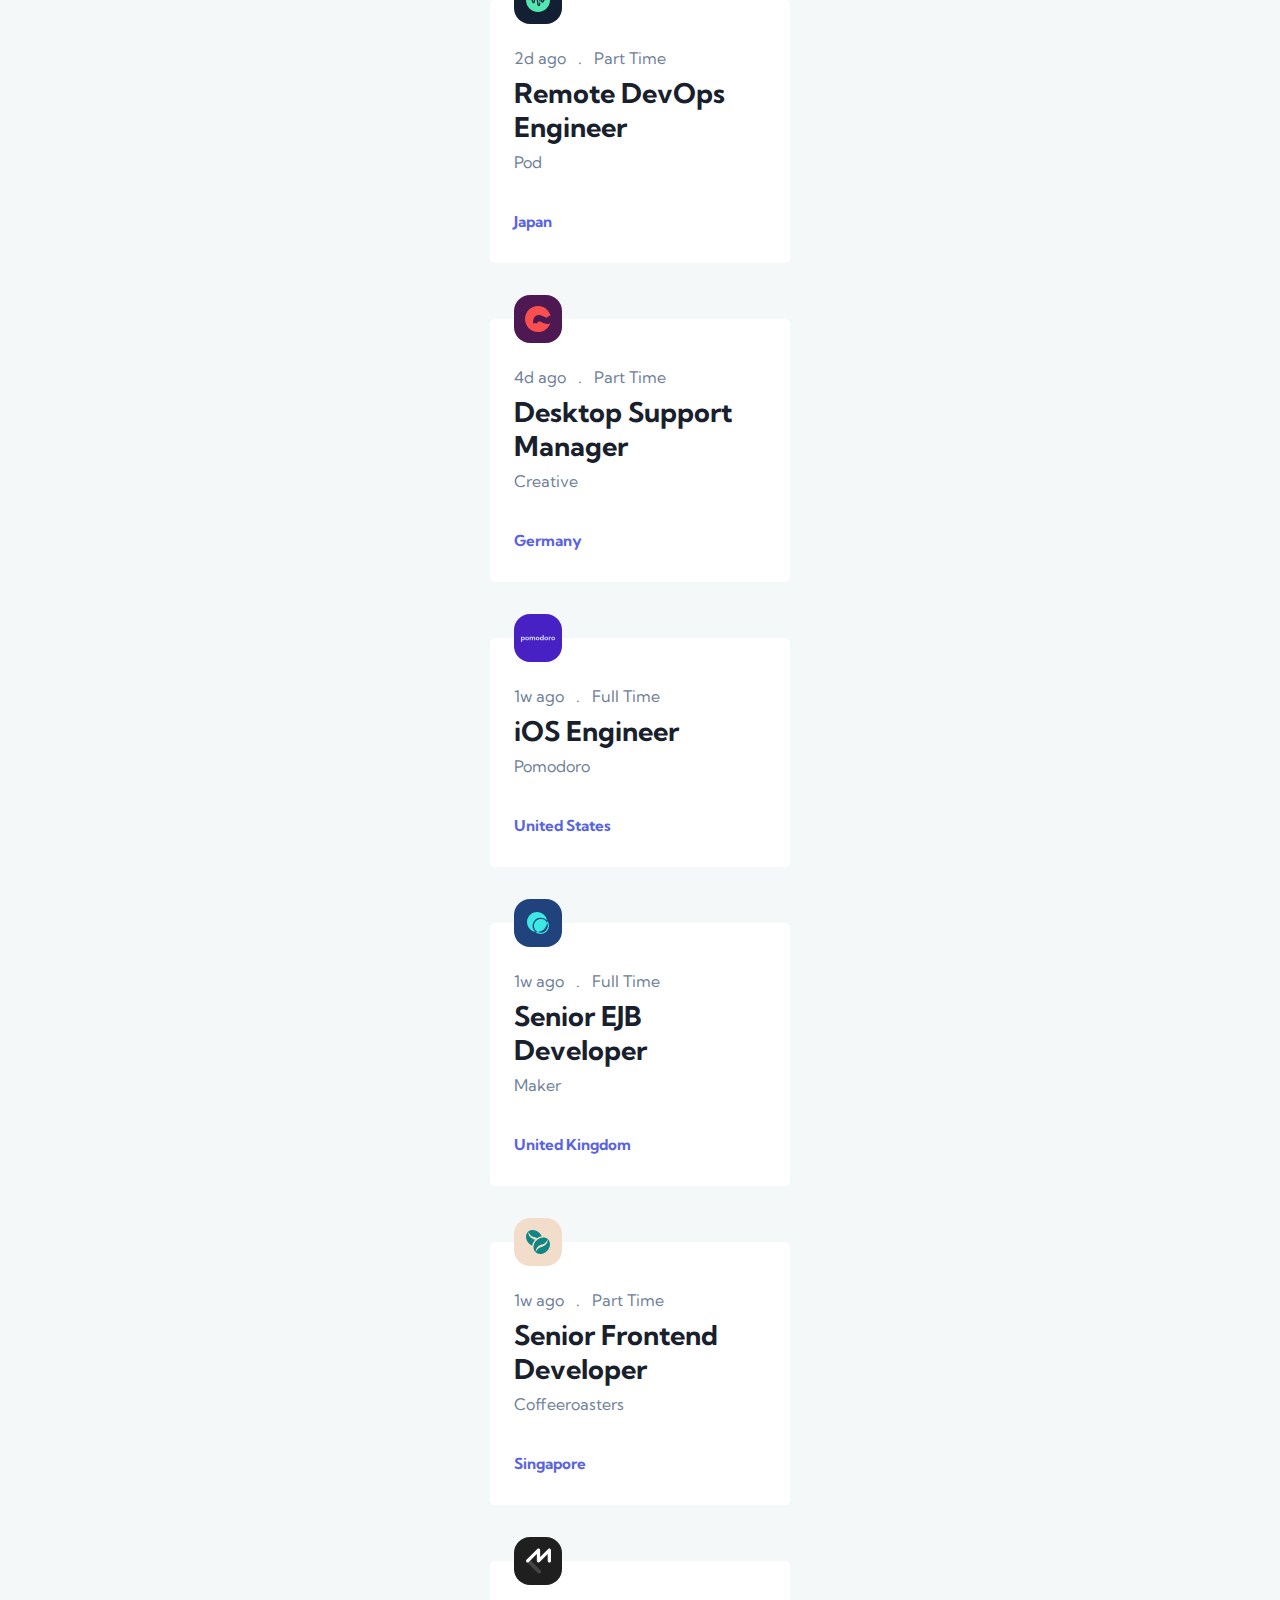
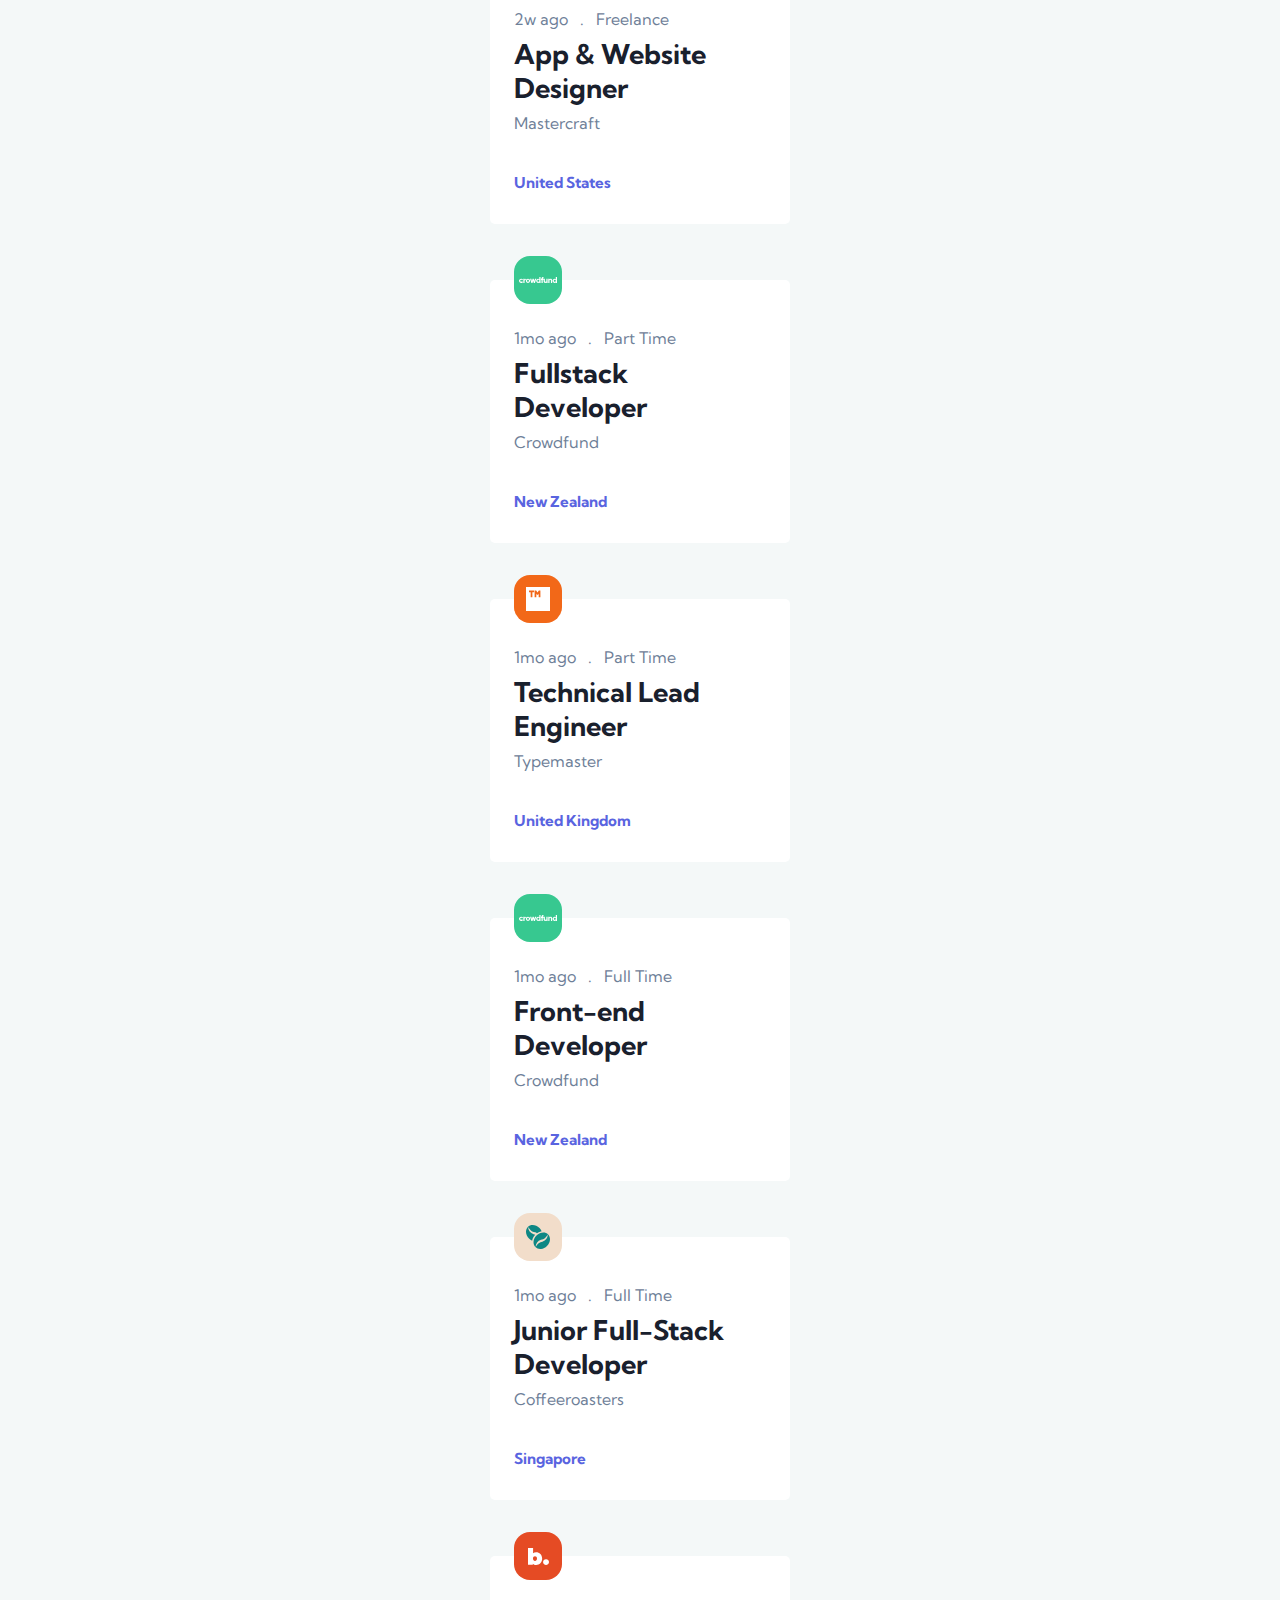
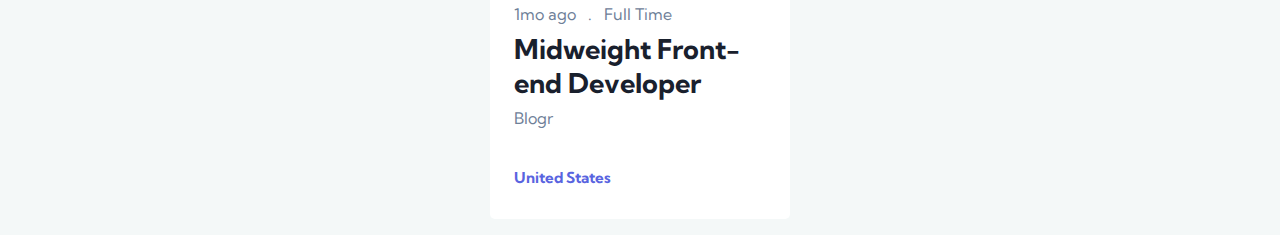
==== commit 3f05065c: "added inner page" ====
--- a/index.html
+++ b/index.html
@@ -22,7 +22,7 @@
                     </div>   
                 </div>
             </div>
-           <!--- <div class="input-wrap flex">
+            <div class="input-wrap flex">
                 <img src="./assets/tablet/search-icon.svg" class="hide-mobile" alt="search-icon"/>
                 <input type="text" placeholder="Filter by title" class="search-input"/>
 
@@ -32,106 +32,35 @@
                         <img src="./assets/mobile/search-icon.svg" alt="search-icon"/>
                     </div>
                 </div>
-            </div>-->
+            </div>
         </header>
         <main>
-            <div class="detail">
-                <div class="details-box">
+            <div class="overlay"></div>
+            <section class="main-page">
+                <!--FILTER JOBS INPUTS-->
+                <div class="form">
+                    <div class="flex location-wrap">
+                        <img src="./assets/desktop/icon-location.svg" alt="location" id="location"/>
+                        <input type="text" placeholder="Filter By Location..." class="input-location"/>
+                    </div>
+        
+                    <div class="line"></div>
                     <div>
-                        <div class="company-wrap">
-                            <div class="company-logo-inner">
-                                <!--<img src="" alt="company-logo"/>-->
-                            </div>
-                            <div>
-                                <p class="company-name">Scoot</p>
-                                <p><a href="">scoot.com</a></p>
-                            </div>
-                        </div>
-                        <button class="company-site">
-                            <a href="">Company Site</a>
-                        </button>
+                        <input type="checkbox" class="checkbox"/>
+                        <label for="full-time">Full Time Only</label>  
                     </div>
+        
+                    <button type="submit" class="submit-search">Search</button>
+                </div class="form">
+
+                <!--HOME PAGE CONTENTS-->
+                <div class="grid-container main-page">
+                   <!--ALL JOBS ON HOME PAGE GOES HERE-->
                 </div>
-
-                <div class="description-container">
-                    
-                    <p class="notes">1w ago 
-                        <span class="dot">.</span>
-                        <span>Part Time</span>
-                    </p>
-                    <h1>Senior Software Engineer</h1>
-                    <h2 class="job-location">United Kingdom</h2>
-                    <button class="apply-now">
-                        <a href="">Apply Now</a></button>
-                    <p class="notes">Lorem ipsum dolor sit amet, consectetuer adipiscing elit. Phasellus hendrerit. Pellentesque 
-                    aliquet nibh nec urna. In nisi neque, aliquet vel, dapibus id, mattis vel, nisi. Sed pretium, ligula
-                    sollicitudin laoreet viverra, tortor libero sodales leo, eget blandit nunc tortor eu nibh.</p>
-
-                    <h2 class="black-h2">Requirements</h2>
-                    <p class="notes">Morbi interdum mollis sapien. Sed ac risus. Phasellus lacinia, magna a ullamcorper laoreet, lectus
-                    arcu pulvinar risus, vitae facilisis libero dolor a purus. Sed vel lacus. Mauris nibh felis, adipiscing
-                    ipiscing in, lacinia vel, tellus. Suspendisse ac urna. Etiam pellentesque mauris ut lectus. Nunc</p>
-                    
-                    <ul>
-                        <li>Morbi interdum mollis sapien. Sed</li>
-                        <li>Morbi interdum mollis sapien. Sed</li>
-                        <li>Morbi interdum mollis sapien. Sed</li>
-                    </ul>
-
-                    <h2 class="black-h2">What You Will Do</h2>
-                    <p class="notes">Sed egestas, ante et vulputate volutpat, eros pede semper est, vitae luctus metus libero eu augue.
-                    Morbi purus libero, faucibus adipiscing, commodo quis, gravida id, est. Sed lectus. Praesent 
-                    elementum hendrerit tortor. Sed semper lorem at felis. Vestibulum volutpat, lacus a ultrices sagittis,
-                    mi neque euismod dui, eu pulvinar nunc sapien ornare nisl. Phasellus pede arcu, dapibus eu, fermentum et,
-                    dapibus sed, urna.</p>
-
-                    <ol>
-                        <li>Morbi interdum mollis sapien. Sed</li>
-                        <li>Morbi interdum mollis sapien. Sed</li>
-                        <li>Morbi interdum mollis sapien. Sed</li>
-                    </ol>
-                </div>
-                <div class="footer">
-                    <button>
-                        <a href>Apply Now</a>
-                    </button>
-                </div>
-            </div>
-
-            <div class="overlay"></div>
-            <div class="form">
-                <div class="flex location-wrap">
-                    <img src="./assets/desktop/icon-location.svg" alt="location" id="location"/>
-                    <input type="text" placeholder="Filter By Location..." class="input-location"/>
-                </div>
-    
-                <div class="line"></div>
-                <div>
-                    <input type="checkbox" class="checkbox"/>
-                    <label for="full-time">Full Time Only</label>  
-                </div>
-    
-                <button type="submit" class="submit-search">Search</button>
-            </div class="form">
-            <section class="">
-                <div class="grid-container main-page">
-                      <!--<div class="box">
-                <div class="logo-wrap flex-center">
-                    <img src="./assets/logos/scoot.svg" alt="company-logo" class="company-logo"/>
-                </div>
-                <p class="job-info">5h ago
-                    <span class="dot">.</span>
-                    <span class="red">Full Time</span></p>
-                <h1>Senior Software Engineer</h1>
-                <p class="job-info">Scoot</p>
-                <h2>United Kingdom</h2>
-                </div>-->
-                </div>
-              
             </section>
-            <section>
+            <section class="inner-page">
                 <div class="detail-container">
-                   
+                    <!-- EACH JOB DETAILS (INNER PAGE) CONTENT GOES HERE-->  
                 </div>
             </section>
         </main>
--- a/styles.css
+++ b/styles.css
@@ -189,14 +189,8 @@
     width: 100vw
   }
 
-  .detail-container {
+  .inner-page {
       display: none;
-      position: fixed;
-      top: 0;
-      left: 0;
-      right: 0;
-      bottom: 0;
-      background-color: hotpink;
   }
 
   .blue {
@@ -290,6 +284,7 @@
     }
 
     .footer {
+        width: 100vw;
         margin-top: 3rem;
     }
 
@@ -368,6 +363,10 @@
         width: 8rem;
     }
 
+    .inner-logo {
+        height: 3rem;
+    }
+
     .company-wrap {
         display: flex;
     }
@@ -385,7 +384,39 @@
         margin-top: 2.5rem;
     }
 
-
+    .description {
+        display: flex;
+        justify-content: space-between;
+        align-items: center;
+        margin-bottom: 2rem;
+    }
+
+    h1 {
+        font-size: 1.7rem;
+    }
+
+   .description .apply-now {
+        width: 8rem;
+    }
+
+    .footer .black-h2 {
+        font-size: 1.4rem;
+        margin: 0 0 0.5rem  0;
+    }
+
+    .footer {
+        margin-bottom: 8rem;
+    }
+
+    .footer-tab {
+        display: flex;
+        align-items: center;
+        justify-content: space-between;
+    }
+
+    .footer button {
+        width: 8rem;
+    }
 
 
 
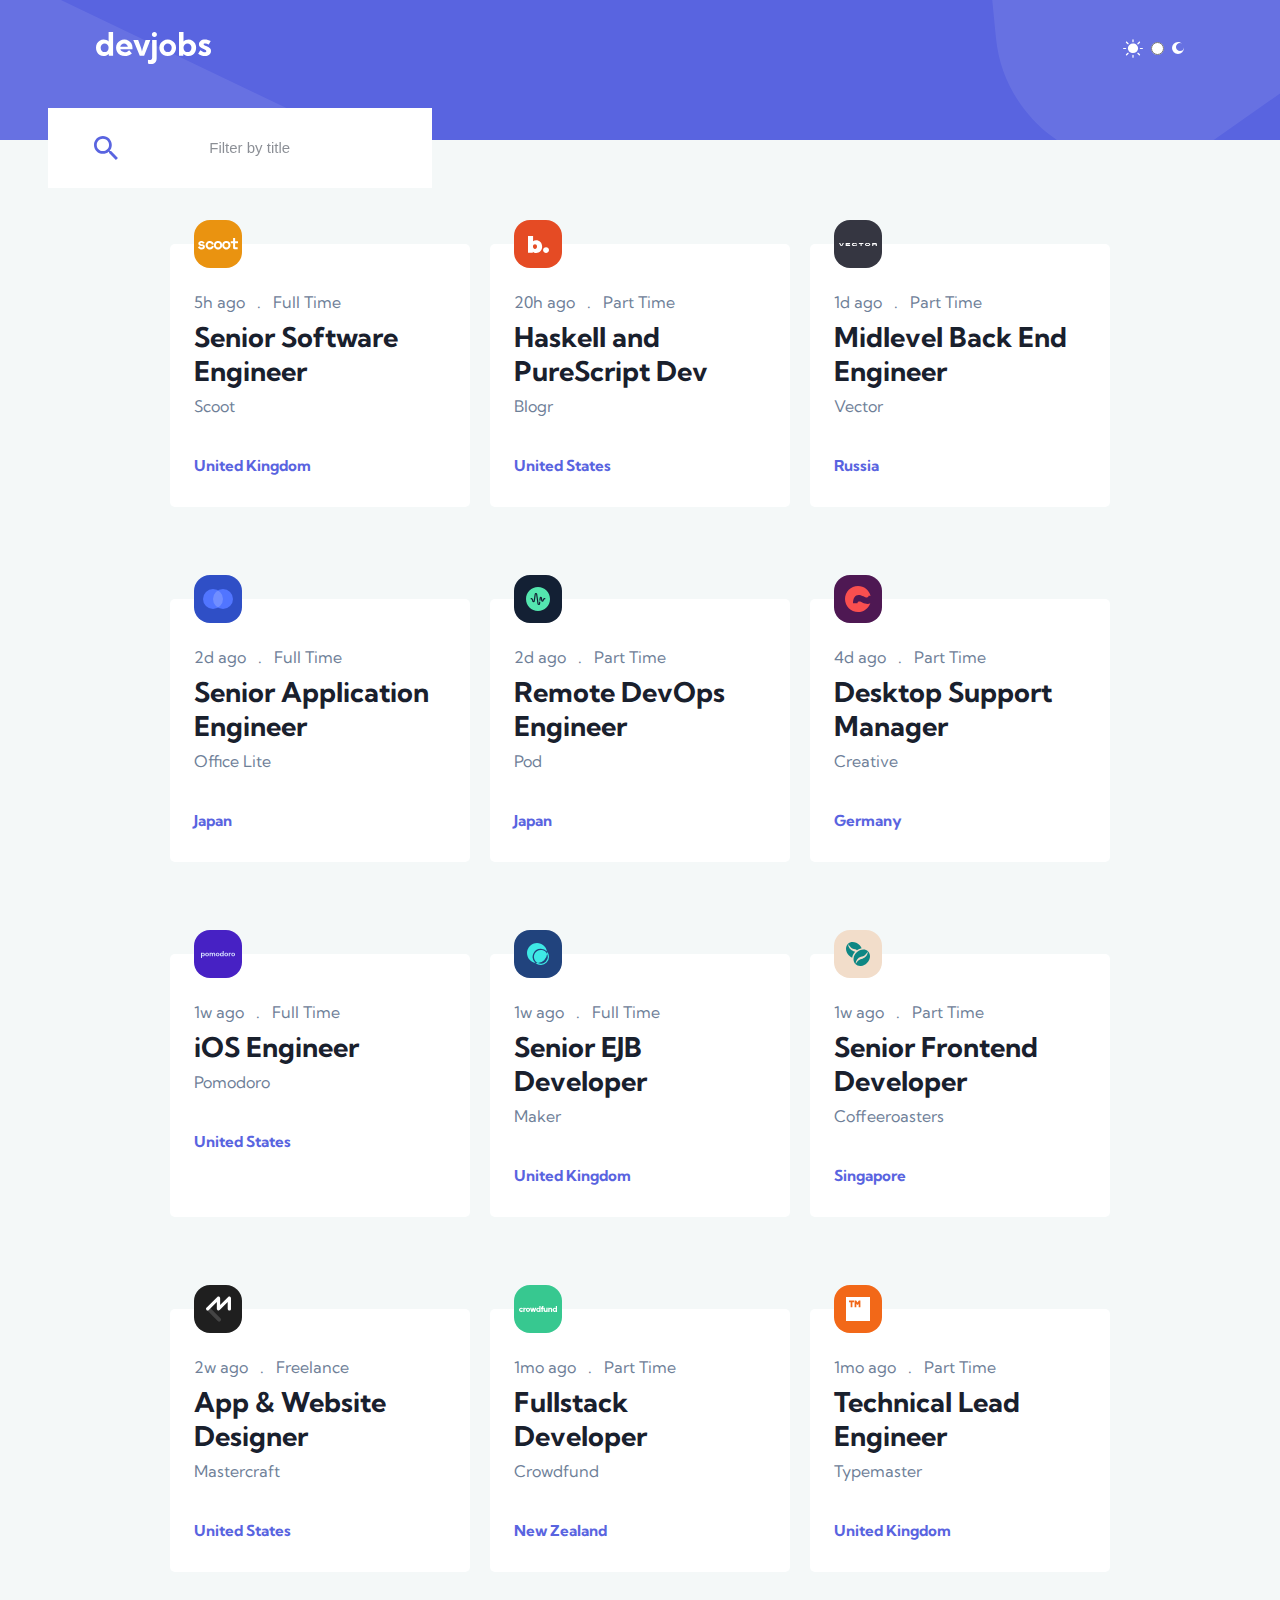
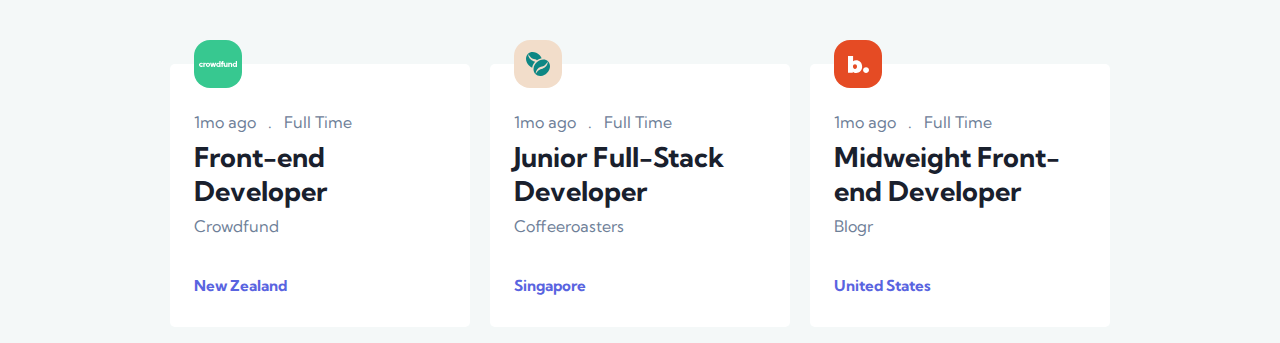
==== commit 3d4030f8: "added few changes" ====
--- a/index.html
+++ b/index.html
@@ -54,7 +54,10 @@
                 </div class="form">
 
                 <!--HOME PAGE CONTENTS-->
-                <div class="grid-container main-page">
+                <div class="main-page">
+                    <div class="grid-container">
+
+                    </div>
                    <!--ALL JOBS ON HOME PAGE GOES HERE-->
                 </div>
             </section>
--- a/styles.css
+++ b/styles.css
@@ -309,7 +309,7 @@
     }
 
     .form {
-        display: flex !important;
+       /* display: flex !important;*/
         align-items: center;
         justify-content: center;
         height: auto;
